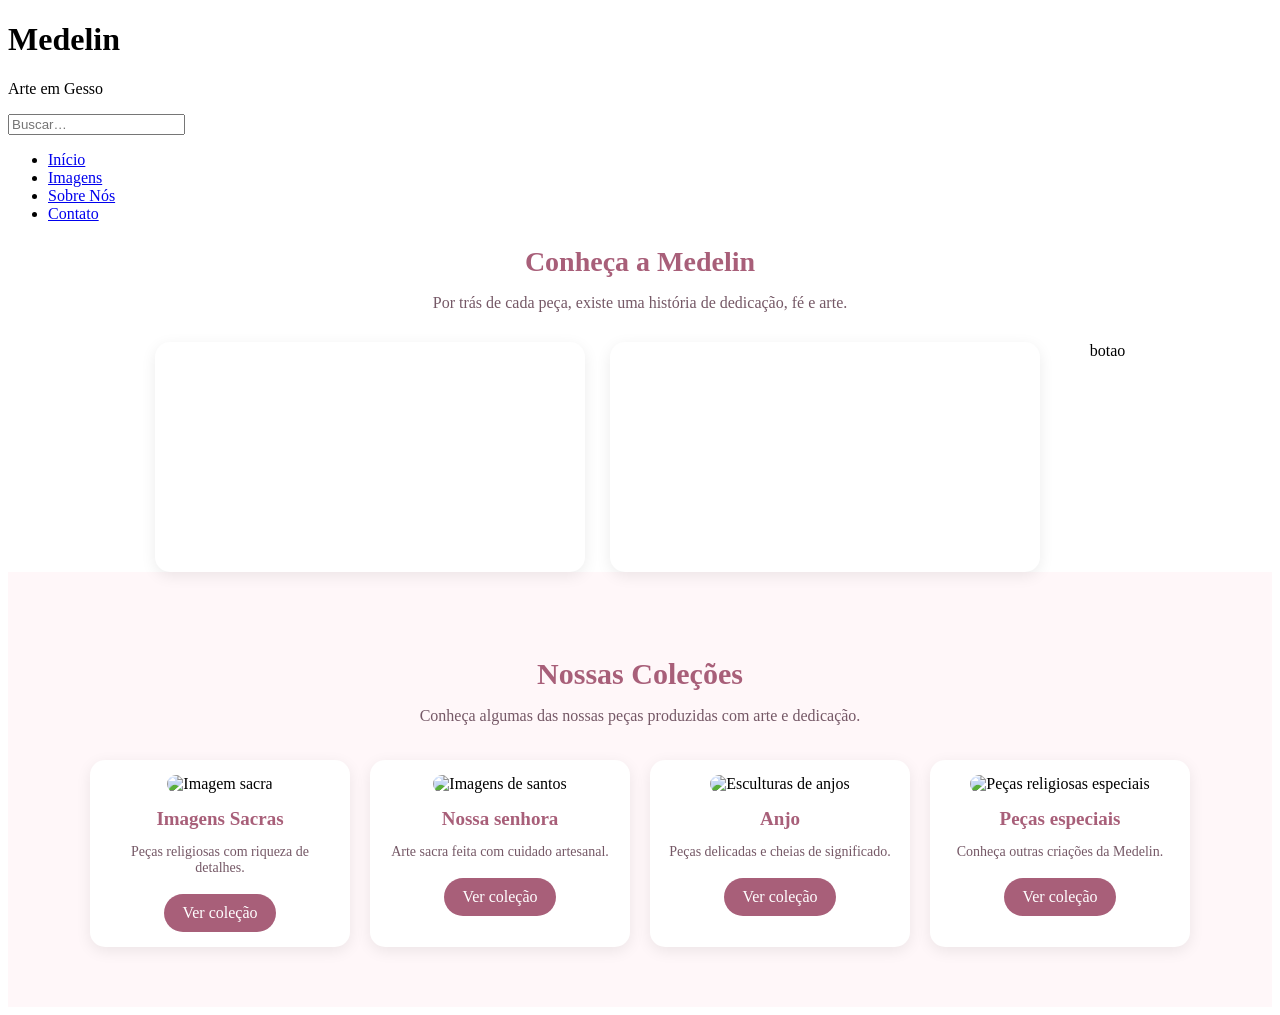
==== index.html @ 3a5cd7d2 "commit inicial" ====
<!DOCTYPE html>
<html lang="pt-br">
<head>
    <meta charset="UTF-8">
    <meta name="viewport" content="width=device-width, initial-scale=1.0">
    <title> Medelin | Art </title>
    <link rel="stylesheet" href="./CSS/style.css">
    
</head>
<body>
     <header> 
      <div class="logo"> <h1>  Medelin </h1>
    <p> Arte em Gesso </p>
      </div>

      <input type="search" id="busca" placeholder="Buscar…">

    <nav>
        <ul>
            <li>  <a href="#inicio">  Início </a> </li>
            <li> <a href="#Imagens" > Imagens </a> </li>
            <li> <a href="#sobrenos"> Sobre Nós </a></li>
            <li><a href="#contato"> Contato  </a></li>
        </ul>
    </nav>
</header>


<!--  carrossel  da tela inicial  -->
 <section class="banner">   

    <div class="carrossel">

        <div class="slide ativo">
          
        </div>

        <div class="slide">
        <img src="" alt="">
        </div>

        <div class="slide">
      <img src="" alt="">
        </div>

    </div>

</section>


<!--  amostra do sobre    -->
<section class="sobre">

    <div class="container">

        <h2> Conheça a Medelin</h2>

        <p>
            Por trás de cada peça, existe uma história
            de dedicação, fé e arte.
        </p>

        <div class="cards-sobre">

            <div class="card-historia">
               <img src="./img/" alt="">
            </div>

            <div class="card-producao">
                <video>     </video>
            </div>
             <a href=""></a>   botao
        </div>

    </div>

</section>



  <!--  seção so do coleção - colocar botão para ir para galeria -->
<section class="colecoes">

    <div class="container">

        <h2>Nossas Coleções</h2>

        <p>
            Conheça algumas das nossas peças
            produzidas com arte e dedicação.
        </p>

        <div class="cards-colecoes">

            
            <div class="card-colecao">
                <img src="img/colecoes/imagens-sacras.jpg"
                     alt="Imagem sacra">

                <h3>Imagens Sacras</h3>

                <p>Peças religiosas com riqueza de detalhes.</p>

                <a href="colecoes.html">Ver coleção</a>
            </div>

            
            <div class="card-colecao">
                <img src="img/colecoes/santos.jpg"
                     alt="Imagens de santos">

                <h3> Nossa senhora </h3>

                <p>Arte sacra feita com cuidado artesanal.</p>

                <a href="colecoes.html">Ver coleção</a>
            </div>

           
            <div class="card-colecao">
                <img src="img/colecoes/anjos.jpg"
                     alt="Esculturas de anjos">

                <h3>Anjo</h3>

                <p> Peças delicadas e cheias de significado. </p>

                <a href="colecoes.html">Ver coleção</a>
            </div>

          
            <div class="card-colecao">
                <img src="img/colecoes/especiais.jpg"
                     alt="Peças religiosas especiais">

                <h3> Peças especiais </h3>

                <p> Conheça outras criações da Medelin.</p>

                <a href="colecoes.html">Ver coleção</a>
            </div>

        </div>

    </div>

</section>



</body>
</html>
---- CSS/style.css ----
*


.slide {
    display: none;
}

.slide.ativo {
    display: block;
}


sobre {
    padding: 50px 0;
    background-color: #FFF7F9;
}


.sobre .container {
    max-width: 1100px;
    margin: 0 auto;
    padding: 0 20px;
}


.sobre h2 {
    color: #A85F79;
    text-align: center;
    font-size: 28px;
    margin-bottom: 10px;
}


.sobre p {
    color: #755866;
    text-align: center;
    margin-bottom: 30px;
}


.cards-sobre {
    display: flex;
    justify-content: center;
    gap: 25px;
}


.card-historia{
    width: 50%;
    max-width: 400px;
    background-color: #FFFFFF;
    padding: 15px;
    border-radius: 15px;
    box-shadow: 0 4px 15px rgba(0, 0, 0, 0.08);
}
.card-producao {
    width: 50%;
    max-width: 400px;
    background-color: #FFFFFF;
    padding: 15px;
    border-radius: 15px;
    box-shadow: 0 4px 15px rgba(0, 0, 0, 0.08);
}


.card-historia img{
    width: 100%;
    border-radius: 10px;
    display: block;}
.card-producao video {
    width: 100%;
    border-radius: 10px;
    display: block;
}



    .card-historia,
    .card-producao {
        width: 100%;
    }






.colecoes {
    padding: 60px 0;
    background-color: #FFF7F9;
}

.colecoes .container {
    max-width: 1100px;
    margin: 0 auto;
    padding: 0 20px;
}


.colecoes h2 {
    text-align: center;
    color: #A85F79;
    font-size: 30px;
    margin-bottom: 10px;
}


.colecoes > .container > p {
    text-align: center;
    color: #755866;
    margin-bottom: 35px;
}


.cards-colecoes {
    display: grid;
    grid-template-columns: repeat(4, 1fr);
    gap: 20px;
}


.card-colecao {
    background-color: #FFFFFF;
    padding: 15px;
    border-radius: 15px;
    box-shadow: 0 4px 15px rgba(0, 0, 0, 0.08);
    text-align: center;
}

.card-colecao img {
    width: 100%;
    height: 220px;
    object-fit: cover;
    border-radius: 10px;
}


.card-colecao h3 {
    color: #A85F79;
    font-size: 19px;
    margin: 15px 0 8px;
}


.card-colecao p {
    color: #755866;
    font-size: 14px;
    margin-bottom: 18px;
}


.card-colecao a {
    display: inline-block;
    background-color: #A85F79;
    color: #FFFFFF;
    text-decoration: none;
    padding: 10px 18px;
    border-radius: 25px;
}
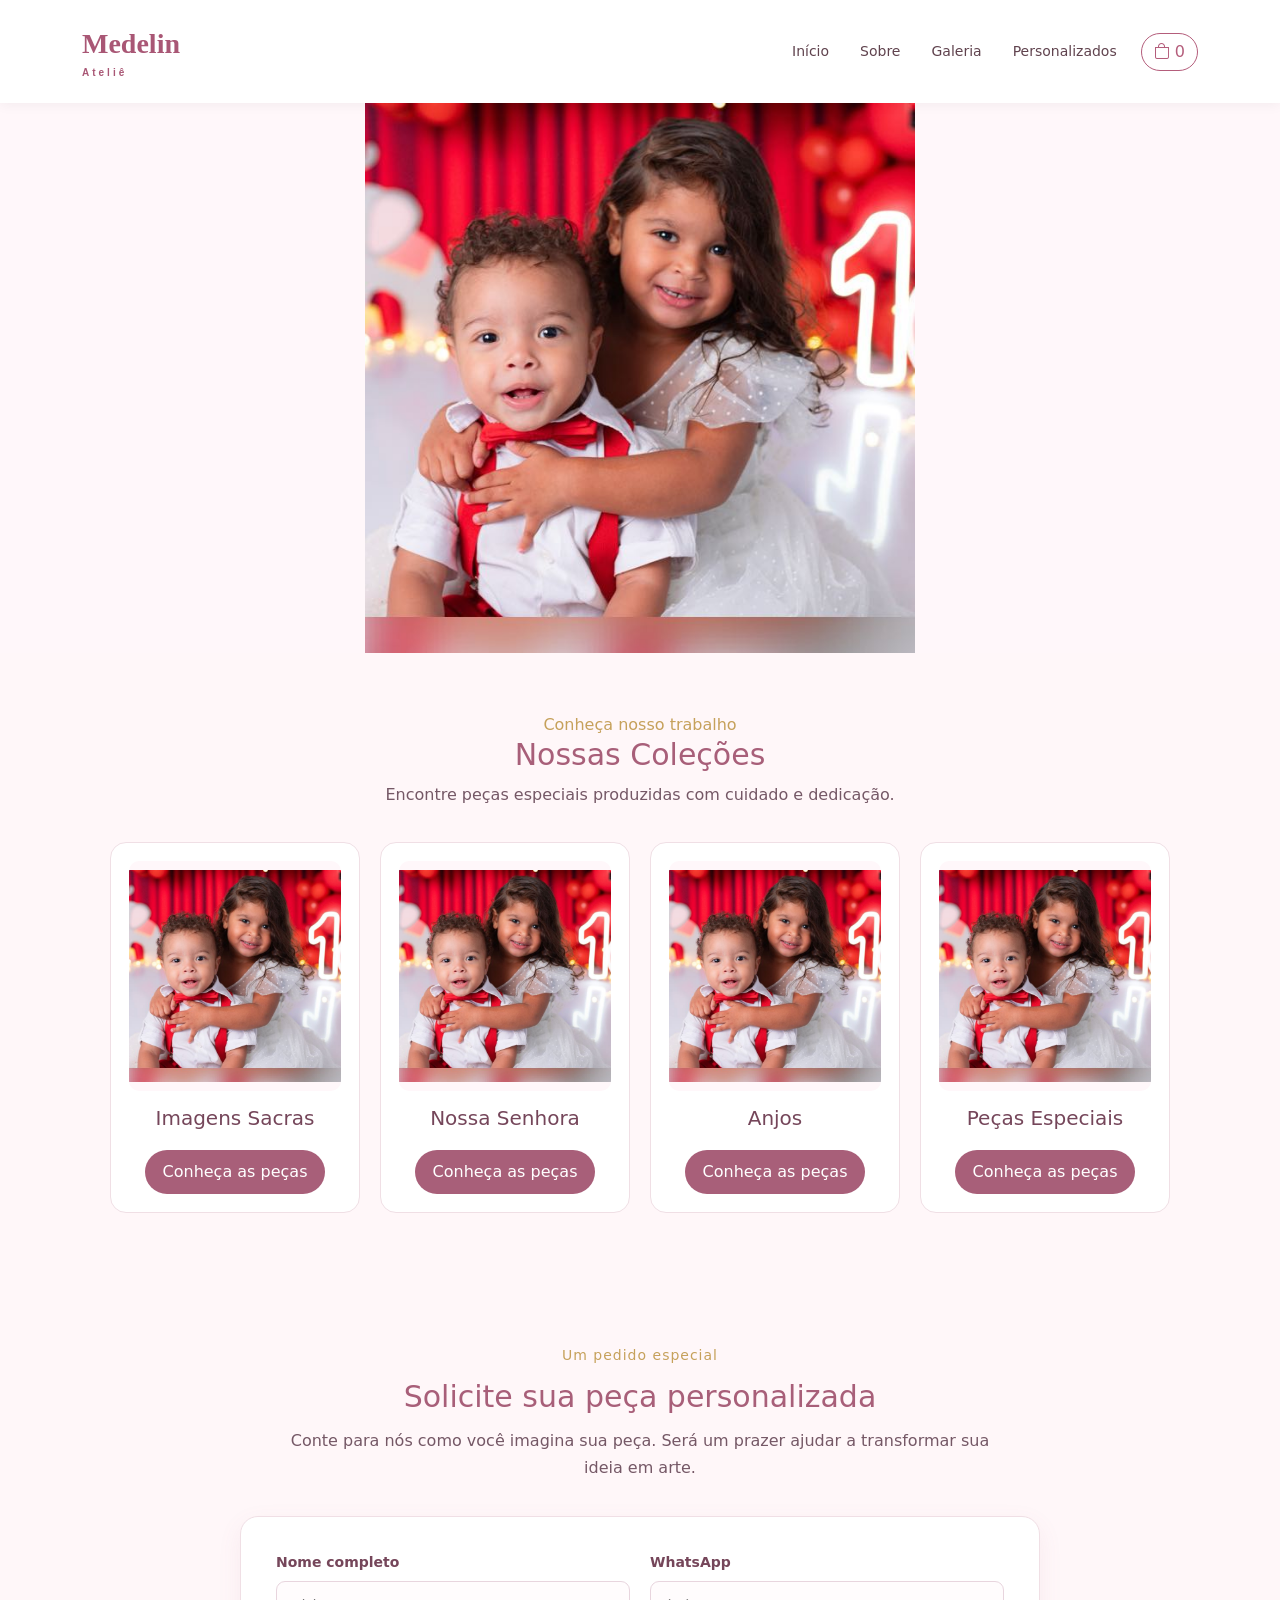
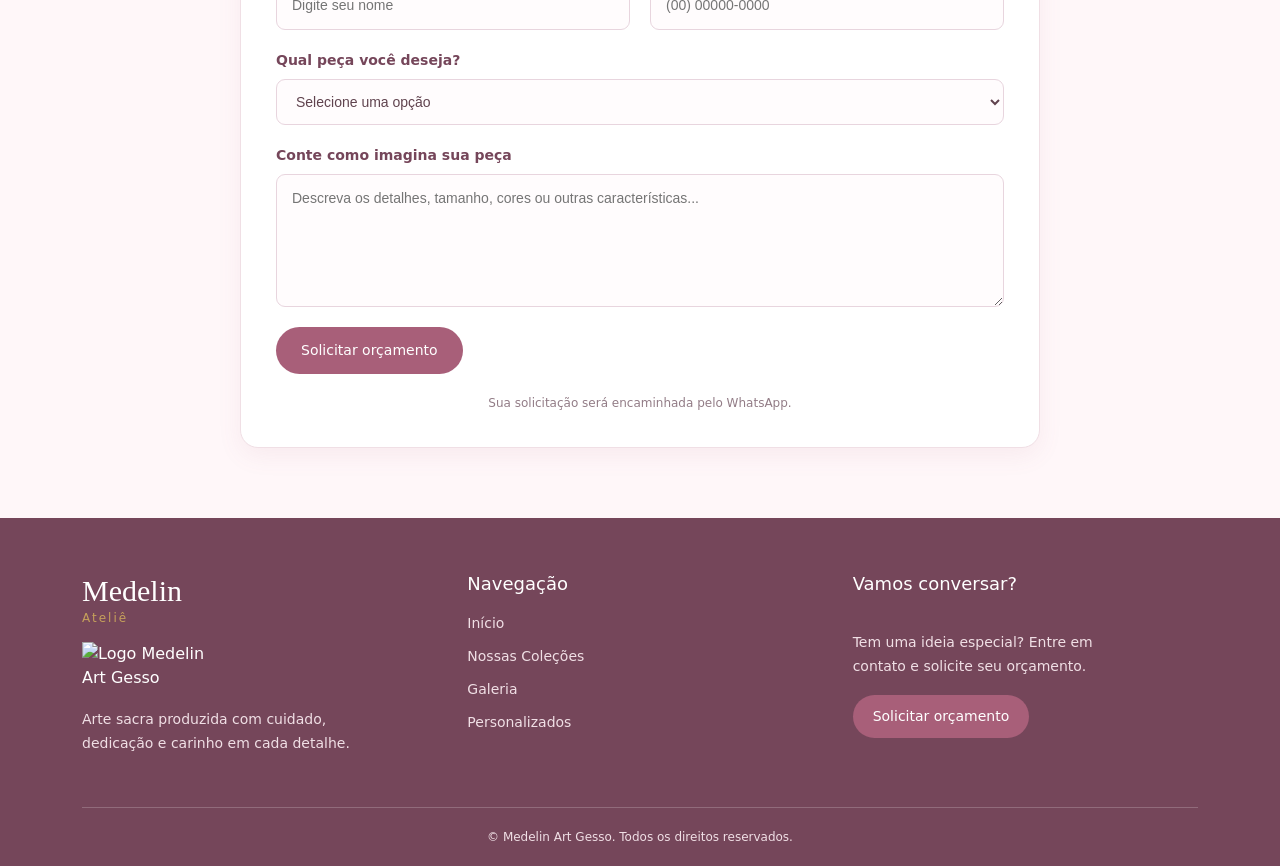
==== commit 52bdd873: "Atualiza Home e identidade visual da Medelin" ====
--- a/index.html
+++ b/index.html
@@ -1,150 +1,295 @@
+
 <!DOCTYPE html>
 <html lang="pt-br">
 <head>
     <meta charset="UTF-8">
     <meta name="viewport" content="width=device-width, initial-scale=1.0">
-    <title> Medelin | Art </title>
+    <title>Medelin | Art Gesso</title>
+
+    <link href="https://cdn.jsdelivr.net/npm/bootstrap@5.3.8/dist/css/bootstrap.min.css" rel="stylesheet">
+
+    <link rel="stylesheet" href="https://cdn.jsdelivr.net/npm/bootstrap-icons@1.11.3/font/bootstrap-icons.min.css">
+
     <link rel="stylesheet" href="./CSS/style.css">
-    
 </head>
+
 <body>
-     <header> 
-      <div class="logo"> <h1>  Medelin </h1>
-    <p> Arte em Gesso </p>
-      </div>
-
-      <input type="search" id="busca" placeholder="Buscar…">
-
-    <nav>
-        <ul>
-            <li>  <a href="#inicio">  Início </a> </li>
-            <li> <a href="#Imagens" > Imagens </a> </li>
-            <li> <a href="#sobrenos"> Sobre Nós </a></li>
-            <li><a href="#contato"> Contato  </a></li>
-        </ul>
-    </nav>
-</header>
-
-
-<!--  carrossel  da tela inicial  -->
- <section class="banner">   
-
-    <div class="carrossel">
-
-        <div class="slide ativo">
-          
-        </div>
-
-        <div class="slide">
-        <img src="" alt="">
-        </div>
-
-        <div class="slide">
-      <img src="" alt="">
-        </div>
+
+    <header>
+        <nav class="navbar navbar-expand-lg navbar-light bg-white sticky-top">
+            <div class="container">
+
+                <a class="navbar-brand" href="#inicio">
+                    Medelin
+                    <span>Ateliê</span>
+                </a>
+
+                <button class="navbar-toggler" type="button"
+                    data-bs-toggle="collapse"
+                    data-bs-target="#menuMedelin"
+                    aria-controls="menuMedelin"
+                    aria-expanded="false"
+                    aria-label="Abrir menu">
+
+                    <span class="navbar-toggler-icon"></span>
+                </button>
+
+                <div class="collapse navbar-collapse" id="menuMedelin">
+
+                    <ul class="navbar-nav ms-auto align-items-lg-center">
+
+                        <li class="nav-item">
+                            <a class="nav-link" href="#inicio">Início</a>
+                        </li>
+
+                        <li class="nav-item">
+                            <a class="nav-link" href="#sobre">Sobre</a>
+                        </li>
+
+                        <li class="nav-item">
+                            <a class="nav-link" href="#galeria">Galeria</a>
+                        </li>
+
+                        <li class="nav-item">
+                            <a class="nav-link" href="#personalizados">Personalizados</a>
+                        </li>
+
+                        <li class="nav-item ms-lg-3">
+                            <button class="btn btn-outline-secondary" id="btnCarrinho">
+                                <i class="bi bi-bag"></i>
+                                <span id="contadorCarrinho">0</span>
+                            </button>
+                        </li>
+
+                    </ul>
+
+                </div>
+            </div>
+        </nav>
+    </header>
+
+    <section id="inicio">
+
+        <div id="carouselMedelin"
+            class="carousel slide"
+            data-bs-ride="carousel"
+            data-bs-interval="2000">
+
+            <div class="carousel-inner">
+
+                <div class="carousel-item active">
+                    <img src="./imagens/meusnenos.jpg"
+                        class="d-block w-100"
+                        alt="Arte sacra Medelin">
+                </div>
+
+                <div class="carousel-item">
+                    <img src="./imagens/meusnenos.jpg"
+                        class="d-block w-100"
+                        alt="Esculturas religiosas Medelin">
+                </div>
+
+                <div class="carousel-item">
+                    <img src="./imagens/meusnenos.jpg"
+                        class="d-block w-100"
+                        alt="Peças artesanais Medelin">
+                </div>
+
+            </div>
+        </div>
+
+    </section>
+
+    <section id="colecoes" class="colecoes">
+
+        <div class="container">
+
+            <div class="titulo-colecoes">
+                <span>Conheça nosso trabalho</span>
+
+                <h2>Nossas Coleções</h2>
+
+                <p>
+                    Encontre peças especiais produzidas
+                    com cuidado e dedicação.
+                </p>
+            </div>
+
+            <div class="lista-colecoes">
+
+                <div class="card-colecao">
+                    <img src="./imagens/meusnenos.jpg" alt="Imagens sacras">
+
+                    <h3>Imagens Sacras</h3>
+
+                    <a href="galeria.html" class="btn-colecao">
+                        Conheça as peças
+                    </a>
+                </div>
+
+                <div class="card-colecao">
+                    <img src="./imagens/meusnenos.jpg" alt="Imagens de Nossa Senhora">
+
+                    <h3>Nossa Senhora</h3>
+
+                    <a href="galeria.html" class="btn-colecao">
+                        Conheça as peças
+                    </a>
+                </div>
+
+                <div class="card-colecao">
+                    <img src="./imagens/meusnenos.jpg" alt="Imagens de anjos">
+
+                    <h3>Anjos</h3>
+
+                    <a href="galeria.html" class="btn-colecao">
+                        Conheça as peças
+                    </a>
+                </div>
+
+                <div class="card-colecao">
+                    <img src="./imagens/meusnenos.jpg" alt="Peças especiais">
+
+                    <h3>Peças Especiais</h3>
+
+                    <a href="galeria.html" class="btn-colecao">
+                        Conheça as peças
+                    </a>
+                </div>
+
+            </div>
+
+        </div>
+
+    </section>
+
+    <script src="https://cdn.jsdelivr.net/npm/bootstrap@5.3.8/dist/js/bootstrap.bundle.min.js"></script>
+
+
+
+<section id="personalizados" class="personalizados">
+
+    <div class="container">
+
+        <div class="titulo-personalizados">
+            <span>Um pedido especial</span>
+            <h2>Solicite sua peça personalizada</h2>
+            <p>
+                Conte para nós como você imagina sua peça.
+                Será um prazer ajudar a transformar sua ideia em arte.
+            </p>
+        </div>
+
+        <form id="formPersonalizado">
+
+            <div class="campo-formulario">
+                <label for="nome">Nome completo</label>
+                <input
+                    type="text"
+                    id="nome"
+                    name="nome"
+                    placeholder="Digite seu nome"
+                    required>
+            </div>
+
+            <div class="campo-formulario">
+                <label for="whatsapp">WhatsApp</label>
+                <input
+                    type="tel"
+                    id="whatsapp"
+                    name="whatsapp"
+                    placeholder="(00) 00000-0000"
+                    required>
+            </div>
+
+            <div class="campo-formulario">
+                <label for="tipoPeca">Qual peça você deseja?</label>
+
+                <select id="tipoPeca" name="tipoPeca" required>
+                    <option value="" selected disabled>
+                        Selecione uma opção
+                    </option>
+                    <option value="Nossa Senhora">Nossa Senhora</option>
+                    <option value="Santos">Santos</option>
+                    <option value="Anjos">Anjos</option>
+                    <option value="Outra peça religiosa">Outra peça religiosa</option>
+                </select>
+            </div>
+
+            <div class="campo-formulario">
+                <label for="descricao">Conte como imagina sua peça</label>
+                <textarea
+                    id="descricao"
+                    name="descricao"
+                    rows="5"
+                    placeholder="Descreva os detalhes, tamanho, cores ou outras características..."
+                    required></textarea>
+            </div>
+
+            <button type="submit" class="btn-personalizado">
+                Solicitar orçamento
+            </button>
+
+            <p class="aviso-formulario">
+                Sua solicitação será encaminhada pelo WhatsApp.
+            </p>
+
+        </form>
 
     </div>
 
 </section>
 
 
-<!--  amostra do sobre    -->
-<section class="sobre">
+<footer class="footer">
 
     <div class="container">
 
-        <h2> Conheça a Medelin</h2>
-
-        <p>
-            Por trás de cada peça, existe uma história
-            de dedicação, fé e arte.
-        </p>
-
-        <div class="cards-sobre">
-
-            <div class="card-historia">
-               <img src="./img/" alt="">
-            </div>
-
-            <div class="card-producao">
-                <video>     </video>
-            </div>
-             <a href=""></a>   botao
+        <div class="footer-conteudo">
+
+            <div class="footer-marca">
+                <h2>Medelin</h2>
+                <span>Ateliê</span>
+
+                <img src="./imagens/logo.png" alt="Logo Medelin Art Gesso">
+
+                <p>
+                    Arte sacra produzida com cuidado,
+                    dedicação e carinho em cada detalhe.
+                </p>
+            </div>
+
+            <div class="footer-links">
+                <h3>Navegação</h3>
+
+                <a href="#inicio">Início</a>
+                <a href="#colecoes">Nossas Coleções</a>
+                <a href="galeria.html">Galeria</a>
+                <a href="#personalizados">Personalizados</a>
+            </div>
+
+            <div class="footer-contato">
+                <h3>Vamos conversar?</h3>
+
+                <p>
+                    Tem uma ideia especial?
+                    Entre em contato e solicite seu orçamento.
+                </p>
+
+                <a href="#personalizados" class="btn-footer">
+                    Solicitar orçamento
+                </a>
+            </div>
+
+        </div>
+
+        <div class="footer-final">
+            <p>© Medelin Art Gesso. Todos os direitos reservados.</p>
         </div>
 
     </div>
 
-</section>
-
-
-
-  <!--  seção so do coleção - colocar botão para ir para galeria -->
-<section class="colecoes">
-
-    <div class="container">
-
-        <h2>Nossas Coleções</h2>
-
-        <p>
-            Conheça algumas das nossas peças
-            produzidas com arte e dedicação.
-        </p>
-
-        <div class="cards-colecoes">
-
-            
-            <div class="card-colecao">
-                <img src="img/colecoes/imagens-sacras.jpg"
-                     alt="Imagem sacra">
-
-                <h3>Imagens Sacras</h3>
-
-                <p>Peças religiosas com riqueza de detalhes.</p>
-
-                <a href="colecoes.html">Ver coleção</a>
-            </div>
-
-            
-            <div class="card-colecao">
-                <img src="img/colecoes/santos.jpg"
-                     alt="Imagens de santos">
-
-                <h3> Nossa senhora </h3>
-
-                <p>Arte sacra feita com cuidado artesanal.</p>
-
-                <a href="colecoes.html">Ver coleção</a>
-            </div>
-
-           
-            <div class="card-colecao">
-                <img src="img/colecoes/anjos.jpg"
-                     alt="Esculturas de anjos">
-
-                <h3>Anjo</h3>
-
-                <p> Peças delicadas e cheias de significado. </p>
-
-                <a href="colecoes.html">Ver coleção</a>
-            </div>
-
-          
-            <div class="card-colecao">
-                <img src="img/colecoes/especiais.jpg"
-                     alt="Peças religiosas especiais">
-
-                <h3> Peças especiais </h3>
-
-                <p> Conheça outras criações da Medelin.</p>
-
-                <a href="colecoes.html">Ver coleção</a>
-            </div>
-
-        </div>
-
-    </div>
-
-</section>
+</footer>
 
 
 
--- a/CSS/style.css
+++ b/CSS/style.css
@@ -1,89 +1,86 @@
-*
-
-
-.slide {
-    display: none;
-}
-
-.slide.ativo {
-    display: block;
-}
-
-
-sobre {
-    padding: 50px 0;
-    background-color: #FFF7F9;
-}
-
-
-.sobre .container {
-    max-width: 1100px;
-    margin: 0 auto;
-    padding: 0 20px;
-}
-
-
-.sobre h2 {
-    color: #A85F79;
-    text-align: center;
+* {
+    margin: 0;
+    padding: 0;
+    box-sizing: border-box;
+}
+
+
+
+
+.navbar {
+    
+    padding: 18px 0;
+    box-shadow: 0 2px 12px rgba(0, 0, 0, 0.05);
+}
+
+.navbar-brand {
+    display: flex;
+    flex-direction: column;
+    color: #A95775;
+    font-family: "Times New Roman", serif;
     font-size: 28px;
-    margin-bottom: 10px;
-}
-
-
-.sobre p {
-    color: #755866;
-    text-align: center;
-    margin-bottom: 30px;
-}
-
-
-.cards-sobre {
-    display: flex;
-    justify-content: center;
-    gap: 25px;
-}
-
-
-.card-historia{
-    width: 50%;
-    max-width: 400px;
-    background-color: #FFFFFF;
-    padding: 15px;
-    border-radius: 15px;
-    box-shadow: 0 4px 15px rgba(0, 0, 0, 0.08);
-}
-.card-producao {
-    width: 50%;
-    max-width: 400px;
-    background-color: #FFFFFF;
-    padding: 15px;
-    border-radius: 15px;
-    box-shadow: 0 4px 15px rgba(0, 0, 0, 0.08);
-}
-
-
-.card-historia img{
+    font-weight: bold;
+}
+
+.navbar-brand span {
+    font-family: Arial, sans-serif;
+    font-size: 10px;
+    letter-spacing: 3px;
+}
+
+.nav-link {
+    position: relative;
+    display: inline-block;
+    color: #60434E;
+    font-size: 14px;
+    margin-left: 15px;
+    transition: 0.3s;
+}
+
+.nav-link:hover {
+    color: #B45D7B;
+}
+
+.nav-link::after {
+    content: "";
+    position: absolute;
+    bottom: 4px;
+    left: 0;
+    width: 0;
+    height: 2px;
+    background-color: #C6A15B;
+    transition: width 0.4s ease;
+}
+
+.nav-link:hover::after {
     width: 100%;
-    border-radius: 10px;
-    display: block;}
-.card-producao video {
+}
+
+#btnCarrinho {
+    border-color: #B45D7B;
+    color: #B45D7B;
+    border-radius: 50px;
+}
+
+#btnCarrinho:hover {
+    background-color: #B45D7B;
+    color: white;
+}
+
+#inicio {
     width: 100%;
-    border-radius: 10px;
-    display: block;
-}
-
-
-
-    .card-historia,
-    .card-producao {
-        width: 100%;
-    }
-
-
-
-
-
+}
+
+#carouselMedelin .carousel-item {
+    height: 550px;
+    background-color: #FFF7FA;
+}
+
+#carouselMedelin img {
+    width: 100%;
+    height: 100%;
+    object-fit: contain;
+}
 
 .colecoes {
     padding: 60px 0;
@@ -96,51 +93,87 @@
     padding: 0 20px;
 }
 
+.titulo-colecoes {
+    text-align: center;
+}
+
+.titulo-colecoes span {
+    color: #C6A15B;
+}
 
 .colecoes h2 {
-    text-align: center;
     color: #A85F79;
     font-size: 30px;
     margin-bottom: 10px;
 }
 
-
-.colecoes > .container > p {
+.titulo-colecoes p {
     text-align: center;
     color: #755866;
     margin-bottom: 35px;
 }
 
-
-.cards-colecoes {
+.lista-colecoes {
     display: grid;
     grid-template-columns: repeat(4, 1fr);
     gap: 20px;
 }
 
-
 .card-colecao {
     background-color: #FFFFFF;
-    padding: 15px;
-    border-radius: 15px;
-    box-shadow: 0 4px 15px rgba(0, 0, 0, 0.08);
+    border: 1px solid #F0DFE5;
+    border-radius: 16px;
+    overflow: hidden;
+    padding: 18px;
+    display: flex;
+    flex-direction: column;
+    align-items: center;
+    height: 100%;
     text-align: center;
+    transition: transform 0.4s ease, box-shadow 0.4s ease;
+}
+
+.card-colecao:hover {
+    transform: translateY(-8px);
+    box-shadow: 0 12px 25px rgba(169, 87, 117, 0.18);
 }
 
 .card-colecao img {
     width: 100%;
-    height: 220px;
-    object-fit: cover;
+    height: 230px;
+    object-fit: contain;
+    background-color: #FFF7FA;
     border-radius: 10px;
-}
-
+    transition: transform 0.5s ease;
+}
+
+.card-colecao:hover img {
+    transform: scale(1.05);
+}
 
 .card-colecao h3 {
-    color: #A85F79;
-    font-size: 19px;
-    margin: 15px 0 8px;
-}
-
+    position: relative;
+    display: inline-block;
+    color: #75465A;
+    font-size: 20px;
+    margin: 15px 0 20px;
+}
+
+.card-colecao h3::after {
+    content: "";
+    position: absolute;
+    bottom: -8px;
+    left: 50%;
+    width: 0;
+    height: 2px;
+    background-color: #C6A15B;
+    transform: translateX(-50%);
+    transition: width 0.4s ease;
+}
+
+.card-colecao:hover h3::after {
+    width: 85%;
+}
 
 .card-colecao p {
     color: #755866;
@@ -148,12 +181,359 @@
     margin-bottom: 18px;
 }
 
-
-.card-colecao a {
+.btn-colecao {
     display: inline-block;
     background-color: #A85F79;
     color: #FFFFFF;
     text-decoration: none;
     padding: 10px 18px;
     border-radius: 25px;
-}
+    transition: 0.3s ease;
+    margin-top: auto;
+}
+
+.btn-colecao:hover {
+    background-color: #75465A;
+    color: #FFFFFF;
+}
+
+
+
+.personalizados {
+    padding: 70px 0;
+    background-color: #FFF7F9;
+}
+
+.personalizados .container {
+    max-width: 900px;
+    margin: 0 auto;
+    padding: 0 20px;
+}
+
+.titulo-personalizados {
+    text-align: center;
+    max-width: 700px;
+    margin: 0 auto 35px;
+}
+
+.titulo-personalizados span {
+    color: #C6A15B;
+    font-size: 14px;
+    letter-spacing: 1px;
+}
+
+.titulo-personalizados h2 {
+    color: #A85F79;
+    font-size: 30px;
+    margin: 12px 0;
+}
+
+.titulo-personalizados p {
+    color: #755866;
+    line-height: 1.7;
+}
+
+#formPersonalizado {
+    max-width: 800px;
+    margin: 0 auto;
+    padding: 35px;
+    background-color: #FFFFFF;
+    border: 1px solid #F0DFE5;
+    border-radius: 18px;
+    box-shadow: 0 8px 25px rgba(169, 87, 117, 0.08);
+
+    display: grid;
+    grid-template-columns: repeat(2, minmax(0, 1fr));
+    gap: 20px;
+}
+
+.campo-formulario {
+    display: flex;
+    flex-direction: column;
+    gap: 8px;
+}
+
+.campo-formulario:nth-child(n+3) {
+    grid-column: 1 / -1;
+}
+
+.campo-formulario label {
+    color: #75465A;
+    font-size: 14px;
+    font-weight: 600;
+}
+
+.campo-formulario input,
+.campo-formulario select,
+.campo-formulario textarea {
+    width: 100%;
+    box-sizing: border-box;
+    padding: 13px 15px;
+    border: 1px solid #E8D5DE;
+    border-radius: 9px;
+    background-color: #FFFCFD;
+    color: #60434E;
+    font-family: Arial, sans-serif;
+    font-size: 14px;
+    outline: none;
+    transition: border-color 0.3s ease, box-shadow 0.3s ease;
+}
+
+.campo-formulario input:focus,
+.campo-formulario select:focus,
+.campo-formulario textarea:focus {
+    border-color: #B45D7B;
+    box-shadow: 0 0 0 3px rgba(180, 93, 123, 0.10);
+}
+
+.campo-formulario textarea {
+    resize: vertical;
+    min-height: 130px;
+}
+
+.btn-personalizado {
+    grid-column: 1 / -1;
+    justify-self: start;
+    padding: 13px 25px;
+    border: none;
+    border-radius: 30px;
+    background-color: #A85F79;
+    color: #FFFFFF;
+    font-size: 14px;
+    cursor: pointer;
+    transition: background-color 0.3s ease, transform 0.3s ease;
+}
+
+.btn-personalizado:hover {
+    background-color: #75465A;
+    transform: translateY(-3px);
+}
+
+.aviso-formulario {
+    grid-column: 1 / -1;
+    margin: 0;
+    color: #927C86;
+    font-size: 12px;
+    text-align: center;
+}
+
+.footer-marca img {
+   background-color: #A85F79
+    width: 140px;
+    height: auto;
+    object-fit: contain;
+    margin-top: 15px;
+    display: block;
+}
+
+
+.footer {
+    background-color: #75465A;
+    color: #FFFFFF;
+    padding: 55px 0 20px;
+}
+
+.footer-conteudo {
+    display: grid;
+    grid-template-columns: repeat(3, 1fr);
+    gap: 40px;
+    padding-bottom: 35px;
+}
+
+.footer-marca h2 {
+    color: #FFFFFF;
+    font-family: "Times New Roman", serif;
+    font-size: 30px;
+    margin-bottom: 0;
+}
+
+.footer-marca span {
+    display: block;
+    color: #C6A15B;
+    font-size: 12px;
+    letter-spacing: 2px;
+}
+
+.footer-marca img {
+    display: block;
+    width: 140px;
+    max-width: 100%;
+    height: auto;
+    object-fit: contain;
+    margin: 15px 0;
+}
+
+.footer-marca p,
+.footer-contato p {
+    color: #F0DFE5;
+    font-size: 14px;
+    line-height: 1.7;
+    margin-top: 18px;
+    max-width: 280px;
+}
+
+.footer-links,
+.footer-contato {
+    display: flex;
+    flex-direction: column;
+    align-items: flex-start;
+}
+
+.footer-links h3,
+.footer-contato h3 {
+    color: #FFFFFF;
+    font-size: 18px;
+    margin-bottom: 18px;
+}
+
+.footer-links a {
+    color: #F0DFE5;
+    text-decoration: none;
+    font-size: 14px;
+    margin-bottom: 12px;
+    transition: color 0.3s ease;
+}
+
+.footer-links a:hover {
+    color: #C6A15B;
+}
+
+.btn-footer {
+    display: inline-block;
+    background-color: #A85F79;
+    color: #FFFFFF;
+    text-decoration: none;
+    padding: 11px 20px;
+    border-radius: 25px;
+    font-size: 14px;
+    transition: 0.3s ease;
+}
+
+.btn-footer:hover {
+    background-color: #C6A15B;
+    color: #75465A;
+    transform: translateY(-3px);
+}
+
+.footer-final {
+    border-top: 1px solid rgba(255, 255, 255, 0.2);
+    padding-top: 20px;
+    text-align: center;
+}
+
+.footer-final p {
+    color: #F0DFE5;
+    font-size: 12px;
+    margin: 0;
+}
+
+
+
+@media (max-width: 991px) {
+
+    #carouselMedelin .carousel-item {
+        height: 420px;
+    }
+
+    .lista-colecoes {
+        grid-template-columns: repeat(2, minmax(0, 1fr));
+    }
+
+    .footer-conteudo {
+        grid-template-columns: repeat(2, 1fr);
+    }
+
+    .footer-contato {
+        grid-column: 1 / -1;
+    }
+
+}
+
+
+@media (max-width: 767px) {
+
+    .navbar {
+        padding: 12px 0;
+    }
+
+    .navbar-nav {
+        padding-top: 12px;
+    }
+
+    .nav-link {
+        display: block;
+        width: fit-content;
+        margin-left: 0;
+        padding: 8px 0;
+    }
+
+    #carouselMedelin .carousel-item {
+        height: 320px;
+    }
+
+    .colecoes,
+    .personalizados {
+        padding: 45px 0;
+    }
+
+    .titulo-colecoes h2,
+    .titulo-personalizados h2 {
+        font-size: 26px;
+    }
+
+    #formPersonalizado {
+        padding: 24px;
+        gap: 16px;
+    }
+
+    .footer-conteudo {
+        grid-template-columns: 1fr;
+        gap: 28px;
+    }
+
+    .footer-contato {
+        grid-column: auto;
+    }
+
+}
+
+
+@media (max-width: 575px) {
+
+    #carouselMedelin .carousel-item {
+        height: 250px;
+    }
+
+    .lista-colecoes {
+        grid-template-columns: 1fr;
+    }
+
+    .card-colecao {
+        max-width: 380px;
+        width: 100%;
+        margin: 0 auto;
+    }
+
+    .card-colecao img {
+        height: 220px;
+    }
+
+    #formPersonalizado {
+        grid-template-columns: 1fr;
+        padding: 20px;
+    }
+
+    .campo-formulario:nth-child(n+3) {
+        grid-column: 1 / -1;
+    }
+
+    .btn-personalizado {
+        width: 100%;
+        justify-self: stretch;
+    }
+
+    .footer {
+        padding: 40px 0 20px;
+    }
+
+}
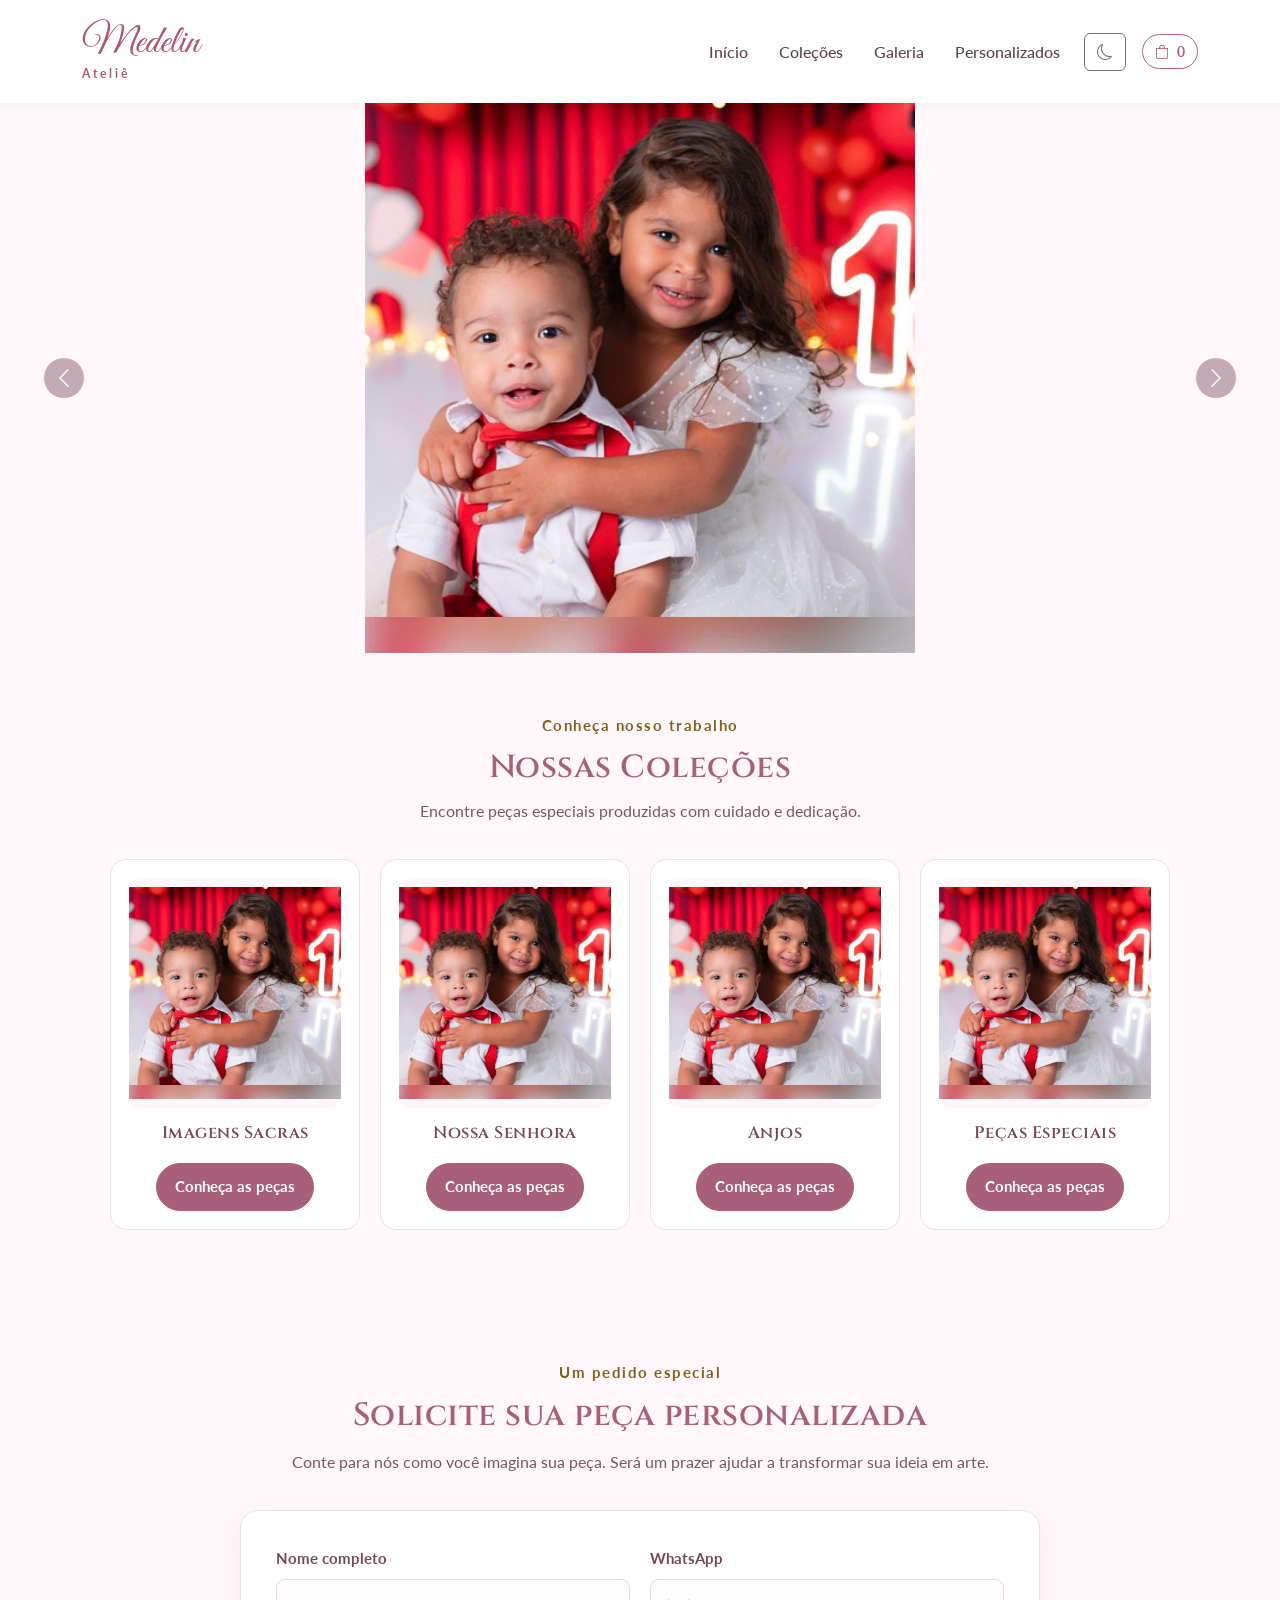
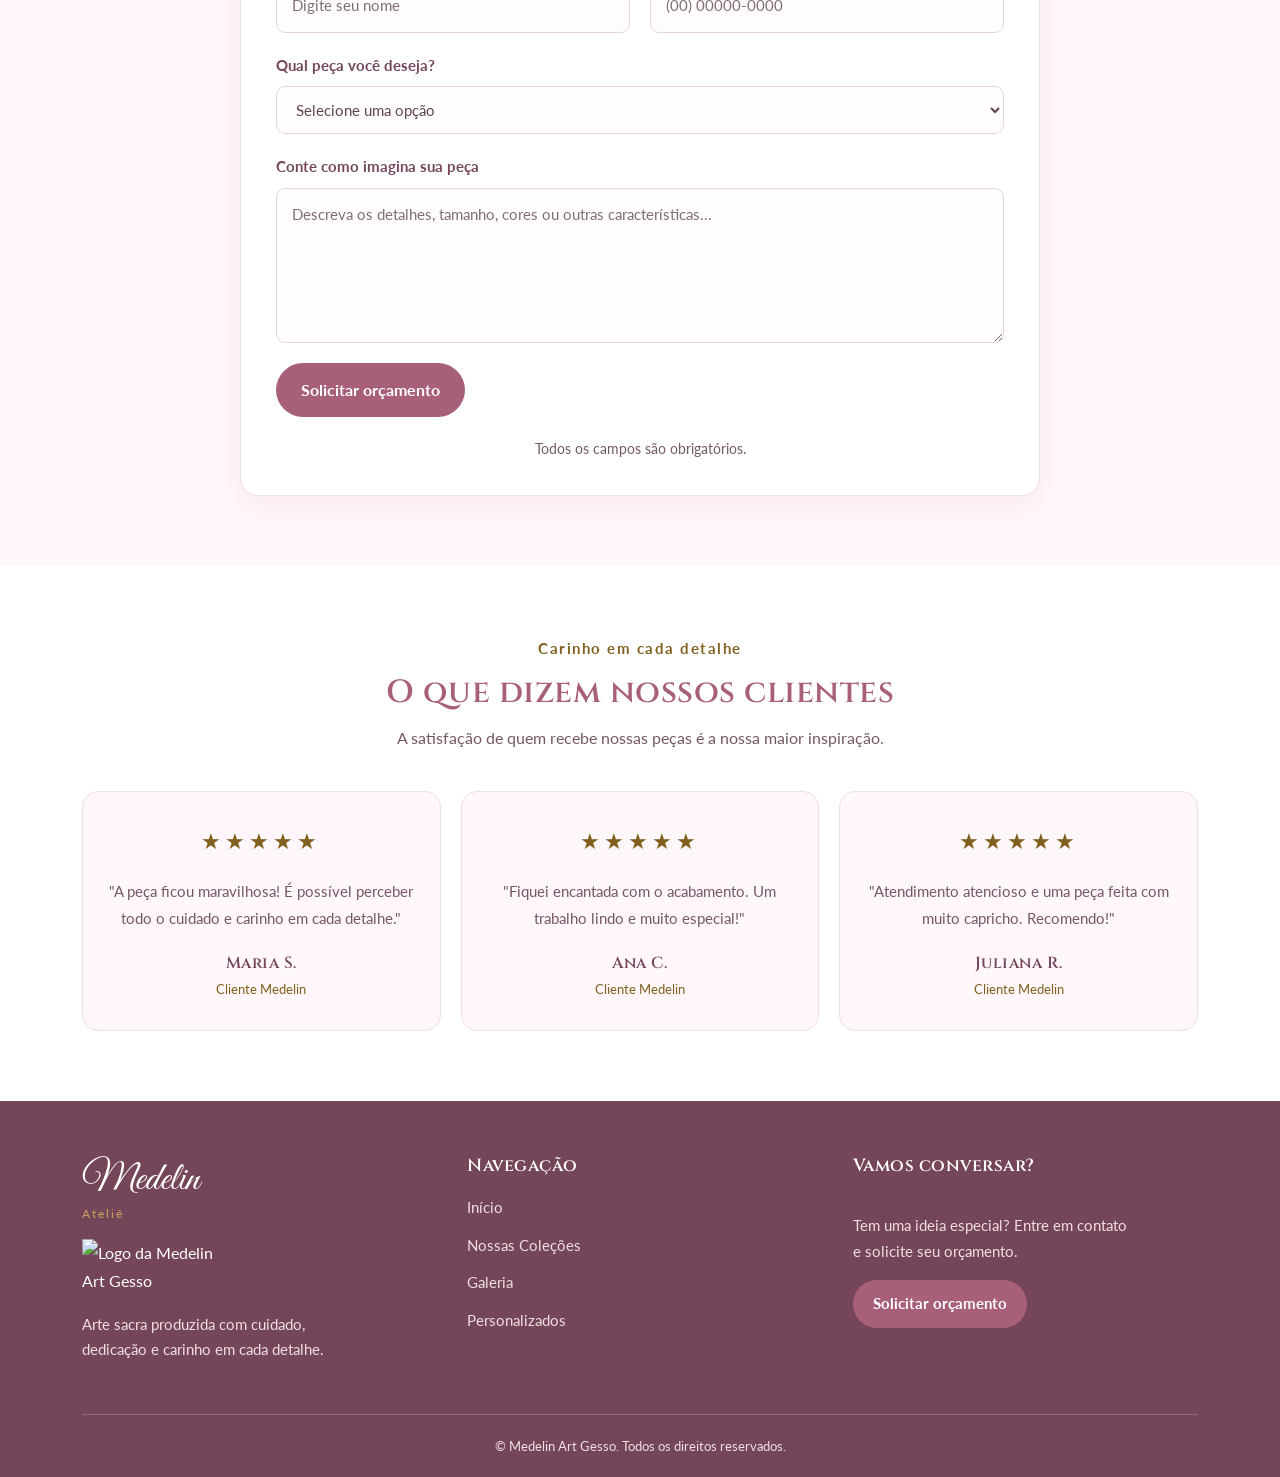
==== commit 6ec9c024: "Atualiza acessibilidade e inicia modo escuro" ====
--- a/index.html
+++ b/index.html
@@ -1,10 +1,19 @@
 
 <!DOCTYPE html>
-<html lang="pt-br">
+<html lang="pt-BR">
+
 <head>
     <meta charset="UTF-8">
     <meta name="viewport" content="width=device-width, initial-scale=1.0">
+
     <title>Medelin | Art Gesso</title>
+
+    <meta name="description" content="Conheça as peças artesanais de arte sacra da Medelin Art Gesso. Solicite sua peça personalizada.">
+
+    <link rel="preconnect" href="https://fonts.googleapis.com">
+    <link rel="preconnect" href="https://fonts.gstatic.com" crossorigin>
+
+    <link href="https://fonts.googleapis.com/css2?family=Cinzel:wght@500;600&family=Great+Vibes&family=Lato:wght@400;500;700&display=swap" rel="stylesheet">
 
     <link href="https://cdn.jsdelivr.net/npm/bootstrap@5.3.8/dist/css/bootstrap.min.css" rel="stylesheet">
 
@@ -15,11 +24,15 @@
 
 <body>
 
+    <a href="#conteudo-principal" class="pular-conteudo">
+        Pular para o conteúdo
+    </a>
+
     <header>
-        <nav class="navbar navbar-expand-lg navbar-light bg-white sticky-top">
+        <nav class="navbar navbar-expand-lg navbar-light bg-white sticky-top" aria-label="Navegação principal">
             <div class="container">
 
-                <a class="navbar-brand" href="#inicio">
+                <a class="navbar-brand" href="#inicio" aria-label="Medelin Ateliê - Página inicial">
                     Medelin
                     <span>Ateliê</span>
                 </a>
@@ -29,7 +42,7 @@
                     data-bs-target="#menuMedelin"
                     aria-controls="menuMedelin"
                     aria-expanded="false"
-                    aria-label="Abrir menu">
+                    aria-label="Abrir ou fechar menu de navegação">
 
                     <span class="navbar-toggler-icon"></span>
                 </button>
@@ -43,11 +56,11 @@
                         </li>
 
                         <li class="nav-item">
-                            <a class="nav-link" href="#sobre">Sobre</a>
+                            <a class="nav-link" href="#colecoes">Coleções</a>
                         </li>
 
                         <li class="nav-item">
-                            <a class="nav-link" href="#galeria">Galeria</a>
+                            <a class="nav-link" href="galeria.html">Galeria</a>
                         </li>
 
                         <li class="nav-item">
@@ -55,9 +68,22 @@
                         </li>
 
                         <li class="nav-item ms-lg-3">
-                            <button class="btn btn-outline-secondary" id="btnCarrinho">
-                                <i class="bi bi-bag"></i>
-                                <span id="contadorCarrinho">0</span>
+    <button
+        class="btn btn-outline-secondary"
+        id="btnTema"
+        type="button"
+        aria-label="Ativar modo escuro"
+        aria-pressed="false">
+        <i class="bi bi-moon" aria-hidden="true"></i>
+    </button>
+</li>
+
+
+
+                        <li class="nav-item ms-lg-3">
+                            <button class="btn btn-outline-secondary" id="btnCarrinho" type="button" aria-label="Carrinho de compras">
+                                <i class="bi bi-bag" aria-hidden="true"></i>
+                                <span id="contadorCarrinho" aria-live="polite" aria-atomic="true">0</span>
                             </button>
                         </li>
 
@@ -68,230 +94,316 @@
         </nav>
     </header>
 
-    <section id="inicio">
-
-        <div id="carouselMedelin"
-            class="carousel slide"
-            data-bs-ride="carousel"
-            data-bs-interval="2000">
-
-            <div class="carousel-inner">
-
-                <div class="carousel-item active">
-                    <img src="./imagens/meusnenos.jpg"
-                        class="d-block w-100"
-                        alt="Arte sacra Medelin">
-                </div>
-
-                <div class="carousel-item">
-                    <img src="./imagens/meusnenos.jpg"
-                        class="d-block w-100"
-                        alt="Esculturas religiosas Medelin">
-                </div>
-
-                <div class="carousel-item">
-                    <img src="./imagens/meusnenos.jpg"
-                        class="d-block w-100"
-                        alt="Peças artesanais Medelin">
-                </div>
-
-            </div>
+    <main id="conteudo-principal">
+
+        <section id="inicio" aria-label="Apresentação da Medelin">
+
+            <h1 class="visually-hidden">Medelin Ateliê: arte sacra em gesso</h1>
+
+            <div id="carouselMedelin" class="carousel slide" aria-label="Galeria de imagens da Medelin">
+
+                <div class="carousel-inner">
+
+                    <div class="carousel-item active">
+                        <img src="./imagens/meusnenos.jpg"
+                            class="d-block w-100"
+                            alt="Peças artesanais de arte sacra produzidas pela Medelin">
+                    </div>
+
+                    <div class="carousel-item">
+                        <img src="./imagens/meusnenos.jpg"
+                            class="d-block w-100"
+                            alt="Detalhes das esculturas religiosas da Medelin">
+                    </div>
+
+                    <div class="carousel-item">
+                        <img src="./imagens/meusnenos.jpg"
+                            class="d-block w-100"
+                            alt="Trabalho artesanal em gesso da Medelin">
+                    </div>
+
+                </div>
+
+                <button class="carousel-control-prev" type="button"
+                    data-bs-target="#carouselMedelin"
+                    data-bs-slide="prev"
+                    aria-label="Mostrar imagem anterior">
+
+                    <span class="carousel-control-prev-icon" aria-hidden="true"></span>
+                </button>
+
+                <button class="carousel-control-next" type="button"
+                    data-bs-target="#carouselMedelin"
+                    data-bs-slide="next"
+                    aria-label="Mostrar próxima imagem">
+
+                    <span class="carousel-control-next-icon" aria-hidden="true"></span>
+                </button>
+
+            </div>
+
+        </section>
+
+        <section id="colecoes" class="colecoes" aria-labelledby="titulo-colecoes">
+
+            <div class="container">
+
+                <div class="titulo-colecoes">
+                    <span>Conheça nosso trabalho</span>
+
+                    <h2 id="titulo-colecoes">Nossas Coleções</h2>
+
+                    <p>
+                        Encontre peças especiais produzidas
+                        com cuidado e dedicação.
+                    </p>
+                </div>
+
+                <div class="lista-colecoes">
+
+                    <article class="card-colecao">
+                        <img src="./imagens/meusnenos.jpg" alt="Coleção de imagens sacras artesanais">
+
+                        <h3>Imagens Sacras</h3>
+
+                        <a href="galeria.html" class="btn-colecao">
+                            Conheça as peças
+                        </a>
+                    </article>
+
+                    <article class="card-colecao">
+                        <img src="./imagens/meusnenos.jpg" alt="Coleção de imagens de Nossa Senhora">
+
+                        <h3>Nossa Senhora</h3>
+
+                        <a href="galeria.html" class="btn-colecao">
+                            Conheça as peças
+                        </a>
+                    </article>
+
+                    <article class="card-colecao">
+                        <img src="./imagens/meusnenos.jpg" alt="Coleção de imagens religiosas de anjos">
+
+                        <h3>Anjos</h3>
+
+                        <a href="galeria.html" class="btn-colecao">
+                            Conheça as peças
+                        </a>
+                    </article>
+
+                    <article class="card-colecao">
+                        <img src="./imagens/meusnenos.jpg" alt="Coleção de peças religiosas especiais">
+
+                        <h3>Peças Especiais</h3>
+
+                        <a href="galeria.html" class="btn-colecao">
+                            Conheça as peças
+                        </a>
+                    </article>
+
+                </div>
+
+            </div>
+
+        </section>
+
+        <section id="personalizados" class="personalizados" aria-labelledby="titulo-personalizados">
+
+            <div class="container">
+
+                <div class="titulo-personalizados">
+                    <span>Um pedido especial</span>
+
+                    <h2 id="titulo-personalizados">Solicite sua peça personalizada</h2>
+
+                    <p>
+                        Conte para nós como você imagina sua peça.
+                        Será um prazer ajudar a transformar sua ideia em arte.
+                    </p>
+                </div>
+
+                <form id="formPersonalizado" aria-describedby="ajuda-formulario">
+
+                    <div class="campo-formulario">
+                        <label for="nome">Nome completo</label>
+                        <input
+                            type="text"
+                            id="nome"
+                            name="nome"
+                            placeholder="Digite seu nome"
+                            autocomplete="name"
+                            required>
+                    </div>
+
+                    <div class="campo-formulario">
+                        <label for="whatsapp">WhatsApp</label>
+                        <input
+                            type="tel"
+                            id="whatsapp"
+                            name="whatsapp"
+                            placeholder="(00) 00000-0000"
+                            autocomplete="tel"
+                            inputmode="tel"
+                            required>
+                    </div>
+
+                    <div class="campo-formulario">
+                        <label for="tipoPeca">Qual peça você deseja?</label>
+
+                        <select id="tipoPeca" name="tipoPeca" required>
+                            <option value="" selected disabled>
+                                Selecione uma opção
+                            </option>
+                            <option value="Nossa Senhora">Nossa Senhora</option>
+                            <option value="Santos">Santos</option>
+                            <option value="Anjos">Anjos</option>
+                            <option value="Outra peça religiosa">Outra peça religiosa</option>
+                        </select>
+                    </div>
+
+                    <div class="campo-formulario">
+                        <label for="descricao">Conte como imagina sua peça</label>
+                        <textarea
+                            id="descricao"
+                            name="descricao"
+                            rows="5"
+                            placeholder="Descreva os detalhes, tamanho, cores ou outras características..."
+                            required></textarea>
+                    </div>
+
+                    <button type="submit" class="btn-personalizado">
+                        Solicitar orçamento
+                    </button>
+
+                    <p class="aviso-formulario" id="ajuda-formulario">
+                        Todos os campos são obrigatórios.
+                    </p>
+
+                </form>
+
+            </div>
+
+        </section>
+
+        <section class="depoimentos" id="depoimentos" aria-labelledby="titulo-depoimentos">
+
+            <div class="container">
+
+                <div class="titulo-depoimentos">
+                    <span>Carinho em cada detalhe</span>
+
+                    <h2 id="titulo-depoimentos">O que dizem nossos clientes</h2>
+
+                    <p>
+                        A satisfação de quem recebe nossas peças
+                        é a nossa maior inspiração.
+                    </p>
+                </div>
+
+                <div class="lista-depoimentos">
+
+                    <article class="card-depoimento">
+                        <div class="estrelas" role="img" aria-label="5 de 5 estrelas">
+                            ★★★★★
+                        </div>
+
+                        <p>
+                            "A peça ficou maravilhosa! É possível perceber
+                            todo o cuidado e carinho em cada detalhe."
+                        </p>
+
+                        <h3>Maria S.</h3>
+                        <span>Cliente Medelin</span>
+                    </article>
+
+                    <article class="card-depoimento">
+                        <div class="estrelas" role="img" aria-label="5 de 5 estrelas">
+                            ★★★★★
+                        </div>
+
+                        <p>
+                            "Fiquei encantada com o acabamento.
+                            Um trabalho lindo e muito especial!"
+                        </p>
+
+                        <h3>Ana C.</h3>
+                        <span>Cliente Medelin</span>
+                    </article>
+
+                    <article class="card-depoimento">
+                        <div class="estrelas" role="img" aria-label="5 de 5 estrelas">
+                            ★★★★★
+                        </div>
+
+                        <p>
+                            "Atendimento atencioso e uma peça feita
+                            com muito capricho. Recomendo!"
+                        </p>
+
+                        <h3>Juliana R.</h3>
+                        <span>Cliente Medelin</span>
+                    </article>
+
+                </div>
+
+            </div>
+
+        </section>
+
+    </main>
+
+    <footer class="footer">
+
+        <div class="container">
+
+            <div class="footer-conteudo">
+
+                <div class="footer-marca">
+                    <h2>Medelin</h2>
+                    <span>Ateliê</span>
+
+                    <img src="./imagens/logo.png" alt="Logo da Medelin Art Gesso">
+
+                    <p>
+                        Arte sacra produzida com cuidado,
+                        dedicação e carinho em cada detalhe.
+                    </p>
+                </div>
+
+                <nav class="footer-links" aria-label="Navegação do rodapé">
+                    <h3>Navegação</h3>
+
+                    <a href="#inicio">Início</a>
+                    <a href="#colecoes">Nossas Coleções</a>
+                    <a href="galeria.html">Galeria</a>
+                    <a href="#personalizados">Personalizados</a>
+                </nav>
+
+                <div class="footer-contato">
+                    <h3>Vamos conversar?</h3>
+
+                    <p>
+                        Tem uma ideia especial?
+                        Entre em contato e solicite seu orçamento.
+                    </p>
+
+                    <a href="#personalizados" class="btn-footer">
+                        Solicitar orçamento
+                    </a>
+                </div>
+
+            </div>
+
+            <div class="footer-final">
+                <p>© Medelin Art Gesso. Todos os direitos reservados.</p>
+            </div>
+
         </div>
 
-    </section>
-
-    <section id="colecoes" class="colecoes">
-
-        <div class="container">
-
-            <div class="titulo-colecoes">
-                <span>Conheça nosso trabalho</span>
-
-                <h2>Nossas Coleções</h2>
-
-                <p>
-                    Encontre peças especiais produzidas
-                    com cuidado e dedicação.
-                </p>
-            </div>
-
-            <div class="lista-colecoes">
-
-                <div class="card-colecao">
-                    <img src="./imagens/meusnenos.jpg" alt="Imagens sacras">
-
-                    <h3>Imagens Sacras</h3>
-
-                    <a href="galeria.html" class="btn-colecao">
-                        Conheça as peças
-                    </a>
-                </div>
-
-                <div class="card-colecao">
-                    <img src="./imagens/meusnenos.jpg" alt="Imagens de Nossa Senhora">
-
-                    <h3>Nossa Senhora</h3>
-
-                    <a href="galeria.html" class="btn-colecao">
-                        Conheça as peças
-                    </a>
-                </div>
-
-                <div class="card-colecao">
-                    <img src="./imagens/meusnenos.jpg" alt="Imagens de anjos">
-
-                    <h3>Anjos</h3>
-
-                    <a href="galeria.html" class="btn-colecao">
-                        Conheça as peças
-                    </a>
-                </div>
-
-                <div class="card-colecao">
-                    <img src="./imagens/meusnenos.jpg" alt="Peças especiais">
-
-                    <h3>Peças Especiais</h3>
-
-                    <a href="galeria.html" class="btn-colecao">
-                        Conheça as peças
-                    </a>
-                </div>
-
-            </div>
-
-        </div>
-
-    </section>
+    </footer>
 
     <script src="https://cdn.jsdelivr.net/npm/bootstrap@5.3.8/dist/js/bootstrap.bundle.min.js"></script>
 
-
-
-<section id="personalizados" class="personalizados">
-
-    <div class="container">
-
-        <div class="titulo-personalizados">
-            <span>Um pedido especial</span>
-            <h2>Solicite sua peça personalizada</h2>
-            <p>
-                Conte para nós como você imagina sua peça.
-                Será um prazer ajudar a transformar sua ideia em arte.
-            </p>
-        </div>
-
-        <form id="formPersonalizado">
-
-            <div class="campo-formulario">
-                <label for="nome">Nome completo</label>
-                <input
-                    type="text"
-                    id="nome"
-                    name="nome"
-                    placeholder="Digite seu nome"
-                    required>
-            </div>
-
-            <div class="campo-formulario">
-                <label for="whatsapp">WhatsApp</label>
-                <input
-                    type="tel"
-                    id="whatsapp"
-                    name="whatsapp"
-                    placeholder="(00) 00000-0000"
-                    required>
-            </div>
-
-            <div class="campo-formulario">
-                <label for="tipoPeca">Qual peça você deseja?</label>
-
-                <select id="tipoPeca" name="tipoPeca" required>
-                    <option value="" selected disabled>
-                        Selecione uma opção
-                    </option>
-                    <option value="Nossa Senhora">Nossa Senhora</option>
-                    <option value="Santos">Santos</option>
-                    <option value="Anjos">Anjos</option>
-                    <option value="Outra peça religiosa">Outra peça religiosa</option>
-                </select>
-            </div>
-
-            <div class="campo-formulario">
-                <label for="descricao">Conte como imagina sua peça</label>
-                <textarea
-                    id="descricao"
-                    name="descricao"
-                    rows="5"
-                    placeholder="Descreva os detalhes, tamanho, cores ou outras características..."
-                    required></textarea>
-            </div>
-
-            <button type="submit" class="btn-personalizado">
-                Solicitar orçamento
-            </button>
-
-            <p class="aviso-formulario">
-                Sua solicitação será encaminhada pelo WhatsApp.
-            </p>
-
-        </form>
-
-    </div>
-
-</section>
-
-
-<footer class="footer">
-
-    <div class="container">
-
-        <div class="footer-conteudo">
-
-            <div class="footer-marca">
-                <h2>Medelin</h2>
-                <span>Ateliê</span>
-
-                <img src="./imagens/logo.png" alt="Logo Medelin Art Gesso">
-
-                <p>
-                    Arte sacra produzida com cuidado,
-                    dedicação e carinho em cada detalhe.
-                </p>
-            </div>
-
-            <div class="footer-links">
-                <h3>Navegação</h3>
-
-                <a href="#inicio">Início</a>
-                <a href="#colecoes">Nossas Coleções</a>
-                <a href="galeria.html">Galeria</a>
-                <a href="#personalizados">Personalizados</a>
-            </div>
-
-            <div class="footer-contato">
-                <h3>Vamos conversar?</h3>
-
-                <p>
-                    Tem uma ideia especial?
-                    Entre em contato e solicite seu orçamento.
-                </p>
-
-                <a href="#personalizados" class="btn-footer">
-                    Solicitar orçamento
-                </a>
-            </div>
-
-        </div>
-
-        <div class="footer-final">
-            <p>© Medelin Art Gesso. Todos os direitos reservados.</p>
-        </div>
-
-    </div>
-
-</footer>
-
-
-
 </body>
+
 </html>
--- a/CSS/style.css
+++ b/CSS/style.css
@@ -1,44 +1,132 @@
+
+:root {
+    --fonte-titulo: 'Cinzel', serif;
+    --fonte-logo: 'Great Vibes', cursive;
+    --fonte-texto: 'Lato', sans-serif;
+    --dourado-texto: #80601F;
+    --rosa-principal: #A85F79;
+    --rosa-secundario: #B45D7B;
+    --rosa-escuro: #75465A;
+    --rosa-claro: #FFF7F9;
+    --rosa-borda: #F0DFE5;
+    --dourado: #C6A15B;
+    --texto: #60434E;
+    --branco: #FFFFFF;
+}
+
+@font-face {
+    font-family: 'Cinzel';
+    src: url('../fontes/Cinzel-SemiBold.ttf') format('truetype');
+    font-weight: 600;
+    font-display: swap;
+}
+
+@font-face {
+    font-family: 'Great Vibes';
+    src: url('../fontes/GreatVibes-Regular.ttf') format('truetype');
+    font-weight: 400;
+    font-display: swap;
+}
+
+@font-face {
+    font-family: 'Lato';
+    src: url('../fontes/Lato-Regular.ttf') format('truetype');
+    font-weight: 400;
+    font-display: swap;
+}
+
+@font-face {
+    font-family: 'Lato';
+    src: url('../fontes/Lato-Bold.ttf') format('truetype');
+    font-weight: 700;
+    font-display: swap;
+}
+
 * {
     margin: 0;
     padding: 0;
     box-sizing: border-box;
 }
 
-
-
+html {
+    scroll-behavior: smooth;
+    scroll-padding-top: 90px;
+}
+
+body {
+    font-family: var(--fonte-texto);
+    font-size: 16px;
+    line-height: 1.7;
+    color: var(--texto);
+}
+
+h1,
+h2,
+h3,
+h4,
+h5,
+h6 {
+    font-family: var(--fonte-titulo);
+    font-weight: 600;
+    letter-spacing: 0.5px;
+}
+
+a {
+    text-decoration: none;
+}
+
+.pular-conteudo {
+    position: absolute;
+    top: -100px;
+    left: 10px;
+    z-index: 9999;
+    padding: 12px 18px;
+    background-color: var(--rosa-escuro);
+    color: var(--branco);
+    border-radius: 6px;
+    font-weight: 700;
+}
+
+.pular-conteudo:focus {
+    top: 10px;
+}
 
 .navbar {
-    
     padding: 18px 0;
+    background-color: var(--branco);
     box-shadow: 0 2px 12px rgba(0, 0, 0, 0.05);
 }
 
 .navbar-brand {
     display: flex;
     flex-direction: column;
-    color: #A95775;
-    font-family: "Times New Roman", serif;
-    font-size: 28px;
-    font-weight: bold;
+    color: #A95775 !important;
+    font-family: var(--fonte-logo);
+    font-size: 40px;
+    font-weight: 400;
+    line-height: 1;
 }
 
 .navbar-brand span {
-    font-family: Arial, sans-serif;
-    font-size: 10px;
+    font-family: var(--fonte-texto);
+    font-size: 12px;
+    font-weight: 700;
     letter-spacing: 3px;
+    margin-top: 5px;
 }
 
 .nav-link {
     position: relative;
     display: inline-block;
-    color: #60434E;
-    font-size: 14px;
+    color: var(--texto);
+    font-size: 16px;
+    font-weight: 500;
     margin-left: 15px;
-    transition: 0.3s;
+    transition: color 0.3s ease;
 }
 
 .nav-link:hover {
-    color: #B45D7B;
+    color: var(--rosa-secundario);
 }
 
 .nav-link::after {
@@ -48,7 +136,7 @@
     left: 0;
     width: 0;
     height: 2px;
-    background-color: #C6A15B;
+    background-color: var(--dourado);
     transition: width 0.4s ease;
 }
 
@@ -56,18 +144,39 @@
     width: 100%;
 }
 
+.navbar-toggler {
+    border-color: var(--rosa-borda);
+}
+
+.navbar-toggler:focus-visible,
+.navbar-toggler:focus {
+    box-shadow: 0 0 0 3px rgba(117, 70, 90, 0.35);
+}
+
 #btnCarrinho {
-    border-color: #B45D7B;
-    color: #B45D7B;
+    border-color: var(--rosa-secundario);
+    color: var(--rosa-secundario);
     border-radius: 50px;
+    font-size: 14px;
+    transition: all 0.3s ease;
 }
 
 #btnCarrinho:hover {
-    background-color: #B45D7B;
-    color: white;
+    background-color: var(--rosa-secundario);
+    color: var(--branco);
+}
+
+#contadorCarrinho {
+    margin-left: 4px;
+    font-weight: 700;
 }
 
 #inicio {
+    width: 100%;
+    overflow: hidden;
+}
+
+#carouselMedelin {
     width: 100%;
 }
 
@@ -77,14 +186,31 @@
 }
 
 #carouselMedelin img {
+    display: block;
     width: 100%;
     height: 100%;
     object-fit: contain;
+    object-position: center;
+}
+
+#carouselMedelin .carousel-control-prev,
+#carouselMedelin .carousel-control-next {
+    width: 10%;
+}
+
+#carouselMedelin .carousel-control-prev-icon,
+#carouselMedelin .carousel-control-next-icon {
+    width: 2.5rem;
+    height: 2.5rem;
+    padding: 10px;
+    border-radius: 50%;
+    background-color: rgba(117, 70, 90, 0.85);
+    background-size: 55%;
 }
 
 .colecoes {
     padding: 60px 0;
-    background-color: #FFF7F9;
+    background-color: var(--rosa-claro);
 }
 
 .colecoes .container {
@@ -95,40 +221,46 @@
 
 .titulo-colecoes {
     text-align: center;
+    margin-bottom: 35px;
 }
 
 .titulo-colecoes span {
-    color: #C6A15B;
-}
-
-.colecoes h2 {
-    color: #A85F79;
-    font-size: 30px;
-    margin-bottom: 10px;
+    display: block;
+    color: var(--dourado-texto);
+    font-size: 15px;
+    font-weight: 700;
+    letter-spacing: 1.5px;
+}
+
+.titulo-colecoes h2 {
+    color: var(--rosa-principal);
+    font-size: clamp(1.6rem, 3.5vw, 2rem);
+    margin: 10px 0;
 }
 
 .titulo-colecoes p {
-    text-align: center;
     color: #755866;
-    margin-bottom: 35px;
+    font-size: 16px;
+    line-height: 1.7;
+    margin-bottom: 0;
 }
 
 .lista-colecoes {
     display: grid;
-    grid-template-columns: repeat(4, 1fr);
+    grid-template-columns: repeat(4, minmax(0, 1fr));
     gap: 20px;
 }
 
 .card-colecao {
-    background-color: #FFFFFF;
-    border: 1px solid #F0DFE5;
-    border-radius: 16px;
-    overflow: hidden;
-    padding: 18px;
     display: flex;
     flex-direction: column;
     align-items: center;
     height: 100%;
+    padding: 18px;
+    background-color: var(--branco);
+    border: 1px solid var(--rosa-borda);
+    border-radius: 16px;
+    overflow: hidden;
     text-align: center;
     transition: transform 0.4s ease, box-shadow 0.4s ease;
 }
@@ -142,6 +274,7 @@
     width: 100%;
     height: 230px;
     object-fit: contain;
+    object-position: center;
     background-color: #FFF7FA;
     border-radius: 10px;
     transition: transform 0.5s ease;
@@ -154,8 +287,8 @@
 .card-colecao h3 {
     position: relative;
     display: inline-block;
-    color: #75465A;
-    font-size: 20px;
+    color: var(--rosa-escuro);
+    font-size: 1.05rem;
     margin: 15px 0 20px;
 }
 
@@ -166,7 +299,7 @@
     left: 50%;
     width: 0;
     height: 2px;
-    background-color: #C6A15B;
+    background-color: var(--dourado);
     transform: translateX(-50%);
     transition: width 0.4s ease;
 }
@@ -177,31 +310,34 @@
 
 .card-colecao p {
     color: #755866;
-    font-size: 14px;
+    font-size: 15px;
+    line-height: 1.7;
     margin-bottom: 18px;
 }
 
 .btn-colecao {
     display: inline-block;
-    background-color: #A85F79;
-    color: #FFFFFF;
-    text-decoration: none;
+    margin-top: auto;
     padding: 10px 18px;
+    background-color: var(--rosa-principal);
+    color: var(--branco);
+    border: 1px solid var(--rosa-principal);
     border-radius: 25px;
-    transition: 0.3s ease;
-    margin-top: auto;
+    font-size: 15px;
+    font-weight: 700;
+    transition: all 0.3s ease;
 }
 
 .btn-colecao:hover {
-    background-color: #75465A;
-    color: #FFFFFF;
-}
-
-
+    background-color: var(--rosa-escuro);
+    border-color: var(--rosa-escuro);
+    color: var(--branco);
+    transform: translateY(-2px);
+}
 
 .personalizados {
     padding: 70px 0;
-    background-color: #FFF7F9;
+    background-color: var(--rosa-claro);
 }
 
 .personalizados .container {
@@ -211,46 +347,49 @@
 }
 
 .titulo-personalizados {
-    text-align: center;
     max-width: 700px;
     margin: 0 auto 35px;
+    text-align: center;
 }
 
 .titulo-personalizados span {
-    color: #C6A15B;
-    font-size: 14px;
-    letter-spacing: 1px;
+    display: block;
+    color: var(--dourado-texto);
+    font-size: 15px;
+    font-weight: 700;
+    letter-spacing: 1.5px;
 }
 
 .titulo-personalizados h2 {
-    color: #A85F79;
-    font-size: 30px;
+    color: var(--rosa-principal);
+    font-size: clamp(1.6rem, 3.5vw, 2rem);
     margin: 12px 0;
 }
 
 .titulo-personalizados p {
     color: #755866;
     line-height: 1.7;
+    font-size: 16px;
 }
 
 #formPersonalizado {
+    display: grid;
+    grid-template-columns: repeat(2, minmax(0, 1fr));
+    gap: 20px;
     max-width: 800px;
     margin: 0 auto;
     padding: 35px;
-    background-color: #FFFFFF;
-    border: 1px solid #F0DFE5;
+    background-color: var(--branco);
+    border: 1px solid var(--rosa-borda);
     border-radius: 18px;
     box-shadow: 0 8px 25px rgba(169, 87, 117, 0.08);
-
-    display: grid;
-    grid-template-columns: repeat(2, minmax(0, 1fr));
-    gap: 20px;
 }
 
 .campo-formulario {
     display: flex;
     flex-direction: column;
     gap: 8px;
+    min-width: 0;
 }
 
 .campo-formulario:nth-child(n+3) {
@@ -258,32 +397,36 @@
 }
 
 .campo-formulario label {
-    color: #75465A;
-    font-size: 14px;
-    font-weight: 600;
+    color: var(--rosa-escuro);
+    font-size: 15px;
+    font-weight: 700;
 }
 
 .campo-formulario input,
 .campo-formulario select,
 .campo-formulario textarea {
     width: 100%;
-    box-sizing: border-box;
     padding: 13px 15px;
     border: 1px solid #E8D5DE;
     border-radius: 9px;
     background-color: #FFFCFD;
-    color: #60434E;
-    font-family: Arial, sans-serif;
-    font-size: 14px;
-    outline: none;
+    color: var(--texto);
+    font-family: var(--fonte-texto);
+    font-size: 15px;
     transition: border-color 0.3s ease, box-shadow 0.3s ease;
 }
 
 .campo-formulario input:focus,
 .campo-formulario select:focus,
 .campo-formulario textarea:focus {
-    border-color: #B45D7B;
-    box-shadow: 0 0 0 3px rgba(180, 93, 123, 0.10);
+    border-color: var(--rosa-secundario);
+    box-shadow: 0 0 0 3px rgba(180, 93, 123, 0.18);
+}
+
+.campo-formulario input::placeholder,
+.campo-formulario textarea::placeholder {
+    color: #806D75;
+    opacity: 1;
 }
 
 .campo-formulario textarea {
@@ -297,59 +440,134 @@
     padding: 13px 25px;
     border: none;
     border-radius: 30px;
-    background-color: #A85F79;
-    color: #FFFFFF;
-    font-size: 14px;
+    background-color: var(--rosa-principal);
+    color: var(--branco);
+    font-family: var(--fonte-texto);
+    font-size: 16px;
+    font-weight: 700;
     cursor: pointer;
     transition: background-color 0.3s ease, transform 0.3s ease;
 }
 
 .btn-personalizado:hover {
-    background-color: #75465A;
+    background-color: var(--rosa-escuro);
     transform: translateY(-3px);
 }
 
 .aviso-formulario {
     grid-column: 1 / -1;
     margin: 0;
-    color: #927C86;
-    font-size: 12px;
+    color: #755866;
+    font-size: 14px;
     text-align: center;
 }
 
-.footer-marca img {
-   background-color: #A85F79
-    width: 140px;
-    height: auto;
-    object-fit: contain;
-    margin-top: 15px;
+.depoimentos {
+    padding: 70px 0;
+    background-color: var(--branco);
+}
+
+.titulo-depoimentos {
+    max-width: 700px;
+    margin: 0 auto 40px;
+    text-align: center;
+}
+
+.titulo-depoimentos span {
     display: block;
-}
-
+    color: var(--dourado-texto);
+    font-size: 15px;
+    font-weight: 700;
+    letter-spacing: 1.5px;
+}
+
+.titulo-depoimentos h2 {
+    color: var(--rosa-principal);
+    font-size: clamp(1.6rem, 3.5vw, 2rem);
+    margin: 12px 0;
+}
+
+.titulo-depoimentos p {
+    color: #755866;
+    font-size: 16px;
+    line-height: 1.7;
+    margin-bottom: 0;
+}
+
+.lista-depoimentos {
+    display: grid;
+    grid-template-columns: repeat(3, minmax(0, 1fr));
+    gap: 20px;
+}
+
+.card-depoimento {
+    display: flex;
+    flex-direction: column;
+    align-items: center;
+    padding: 30px 24px;
+    background-color: var(--rosa-claro);
+    border: 1px solid var(--rosa-borda);
+    border-radius: 16px;
+    text-align: center;
+    transition: transform 0.3s ease, box-shadow 0.3s ease;
+}
+
+.card-depoimento:hover {
+    transform: translateY(-7px);
+    box-shadow: 0 12px 25px rgba(169, 87, 117, 0.12);
+}
+
+.estrelas {
+    color: var(--dourado-texto);
+    font-size: 22px;
+    letter-spacing: 4px;
+    margin-bottom: 18px;
+}
+
+.card-depoimento p {
+    color: #755866;
+    font-size: 15px;
+    line-height: 1.8;
+    margin-bottom: 22px;
+}
+
+.card-depoimento h3 {
+    color: var(--rosa-escuro);
+    font-size: 16px;
+    margin-bottom: 5px;
+}
+
+.card-depoimento span {
+    color: var(--dourado-texto);
+    font-size: 13px;
+}
 
 .footer {
-    background-color: #75465A;
-    color: #FFFFFF;
     padding: 55px 0 20px;
+    background-color: var(--rosa-escuro);
+    color: var(--branco);
 }
 
 .footer-conteudo {
     display: grid;
-    grid-template-columns: repeat(3, 1fr);
+    grid-template-columns: repeat(3, minmax(0, 1fr));
     gap: 40px;
     padding-bottom: 35px;
 }
 
 .footer-marca h2 {
-    color: #FFFFFF;
-    font-family: "Times New Roman", serif;
-    font-size: 30px;
+    color: var(--branco);
+    font-family: var(--fonte-logo);
+    font-size: 40px;
+    font-weight: 400;
+    letter-spacing: 0;
     margin-bottom: 0;
 }
 
 .footer-marca span {
     display: block;
-    color: #C6A15B;
+    color: var(--dourado);
+    font-family: var(--fonte-texto);
     font-size: 12px;
     letter-spacing: 2px;
 }
@@ -365,11 +583,11 @@
 
 .footer-marca p,
 .footer-contato p {
+    max-width: 280px;
+    margin-top: 18px;
     color: #F0DFE5;
-    font-size: 14px;
+    font-size: 15px;
     line-height: 1.7;
-    margin-top: 18px;
-    max-width: 280px;
 }
 
 .footer-links,
@@ -381,56 +599,69 @@
 
 .footer-links h3,
 .footer-contato h3 {
-    color: #FFFFFF;
-    font-size: 18px;
+    color: var(--branco);
+    font-size: 1.1rem;
     margin-bottom: 18px;
 }
 
 .footer-links a {
     color: #F0DFE5;
-    text-decoration: none;
-    font-size: 14px;
+    font-size: 15px;
     margin-bottom: 12px;
     transition: color 0.3s ease;
 }
 
 .footer-links a:hover {
-    color: #C6A15B;
+    color: var(--dourado);
 }
 
 .btn-footer {
     display: inline-block;
-    background-color: #A85F79;
-    color: #FFFFFF;
-    text-decoration: none;
     padding: 11px 20px;
+    background-color: var(--rosa-principal);
+    color: var(--branco);
     border-radius: 25px;
-    font-size: 14px;
-    transition: 0.3s ease;
+    font-size: 15px;
+    font-weight: 700;
+    transition: all 0.3s ease;
 }
 
 .btn-footer:hover {
-    background-color: #C6A15B;
-    color: #75465A;
+    background-color: var(--dourado);
+    color: var(--rosa-escuro);
     transform: translateY(-3px);
 }
 
 .footer-final {
+    padding-top: 20px;
     border-top: 1px solid rgba(255, 255, 255, 0.2);
-    padding-top: 20px;
     text-align: center;
 }
 
 .footer-final p {
     color: #F0DFE5;
-    font-size: 12px;
+    font-size: 13px;
     margin: 0;
 }
 
-
+a:focus-visible,
+button:focus-visible,
+input:focus-visible,
+select:focus-visible,
+textarea:focus-visible {
+    outline: 3px solid #75465A;
+    outline-offset: 4px;
+}
+
+a:focus:not(:focus-visible),
+button:focus:not(:focus-visible),
+input:focus:not(:focus-visible),
+select:focus:not(:focus-visible),
+textarea:focus:not(:focus-visible) {
+    outline: none;
+}
 
 @media (max-width: 991px) {
-
     #carouselMedelin .carousel-item {
         height: 420px;
     }
@@ -439,19 +670,20 @@
         grid-template-columns: repeat(2, minmax(0, 1fr));
     }
 
+    .lista-depoimentos {
+        grid-template-columns: repeat(2, minmax(0, 1fr));
+    }
+
     .footer-conteudo {
-        grid-template-columns: repeat(2, 1fr);
+        grid-template-columns: repeat(2, minmax(0, 1fr));
     }
 
     .footer-contato {
         grid-column: 1 / -1;
     }
-
-}
-
+}
 
 @media (max-width: 767px) {
-
     .navbar {
         padding: 12px 0;
     }
@@ -472,13 +704,15 @@
     }
 
     .colecoes,
-    .personalizados {
+    .personalizados,
+    .depoimentos {
         padding: 45px 0;
     }
 
     .titulo-colecoes h2,
-    .titulo-personalizados h2 {
-        font-size: 26px;
+    .titulo-personalizados h2,
+    .titulo-depoimentos h2 {
+        font-size: 1.5rem;
     }
 
     #formPersonalizado {
@@ -486,6 +720,12 @@
         gap: 16px;
     }
 
+    .lista-depoimentos {
+        grid-template-columns: 1fr;
+        max-width: 480px;
+        margin: 0 auto;
+    }
+
     .footer-conteudo {
         grid-template-columns: 1fr;
         gap: 28px;
@@ -494,12 +734,9 @@
     .footer-contato {
         grid-column: auto;
     }
-
-}
-
+}
 
 @media (max-width: 575px) {
-
     #carouselMedelin .carousel-item {
         height: 250px;
     }
@@ -509,8 +746,8 @@
     }
 
     .card-colecao {
+        width: 100%;
         max-width: 380px;
-        width: 100%;
         margin: 0 auto;
     }
 
@@ -524,7 +761,7 @@
     }
 
     .campo-formulario:nth-child(n+3) {
-        grid-column: 1 / -1;
+        grid-column: 1;
     }
 
     .btn-personalizado {
@@ -535,5 +772,19 @@
     .footer {
         padding: 40px 0 20px;
     }
-
-}
+}
+
+@media (prefers-reduced-motion: reduce) {
+    html {
+        scroll-behavior: auto;
+    }
+
+    *,
+    *::before,
+    *::after {
+        animation-duration: 0.01ms !important;
+        animation-iteration-count: 1 !important;
+        transition-duration: 0.01ms !important;
+        scroll-behavior: auto !important;
+    }
+}
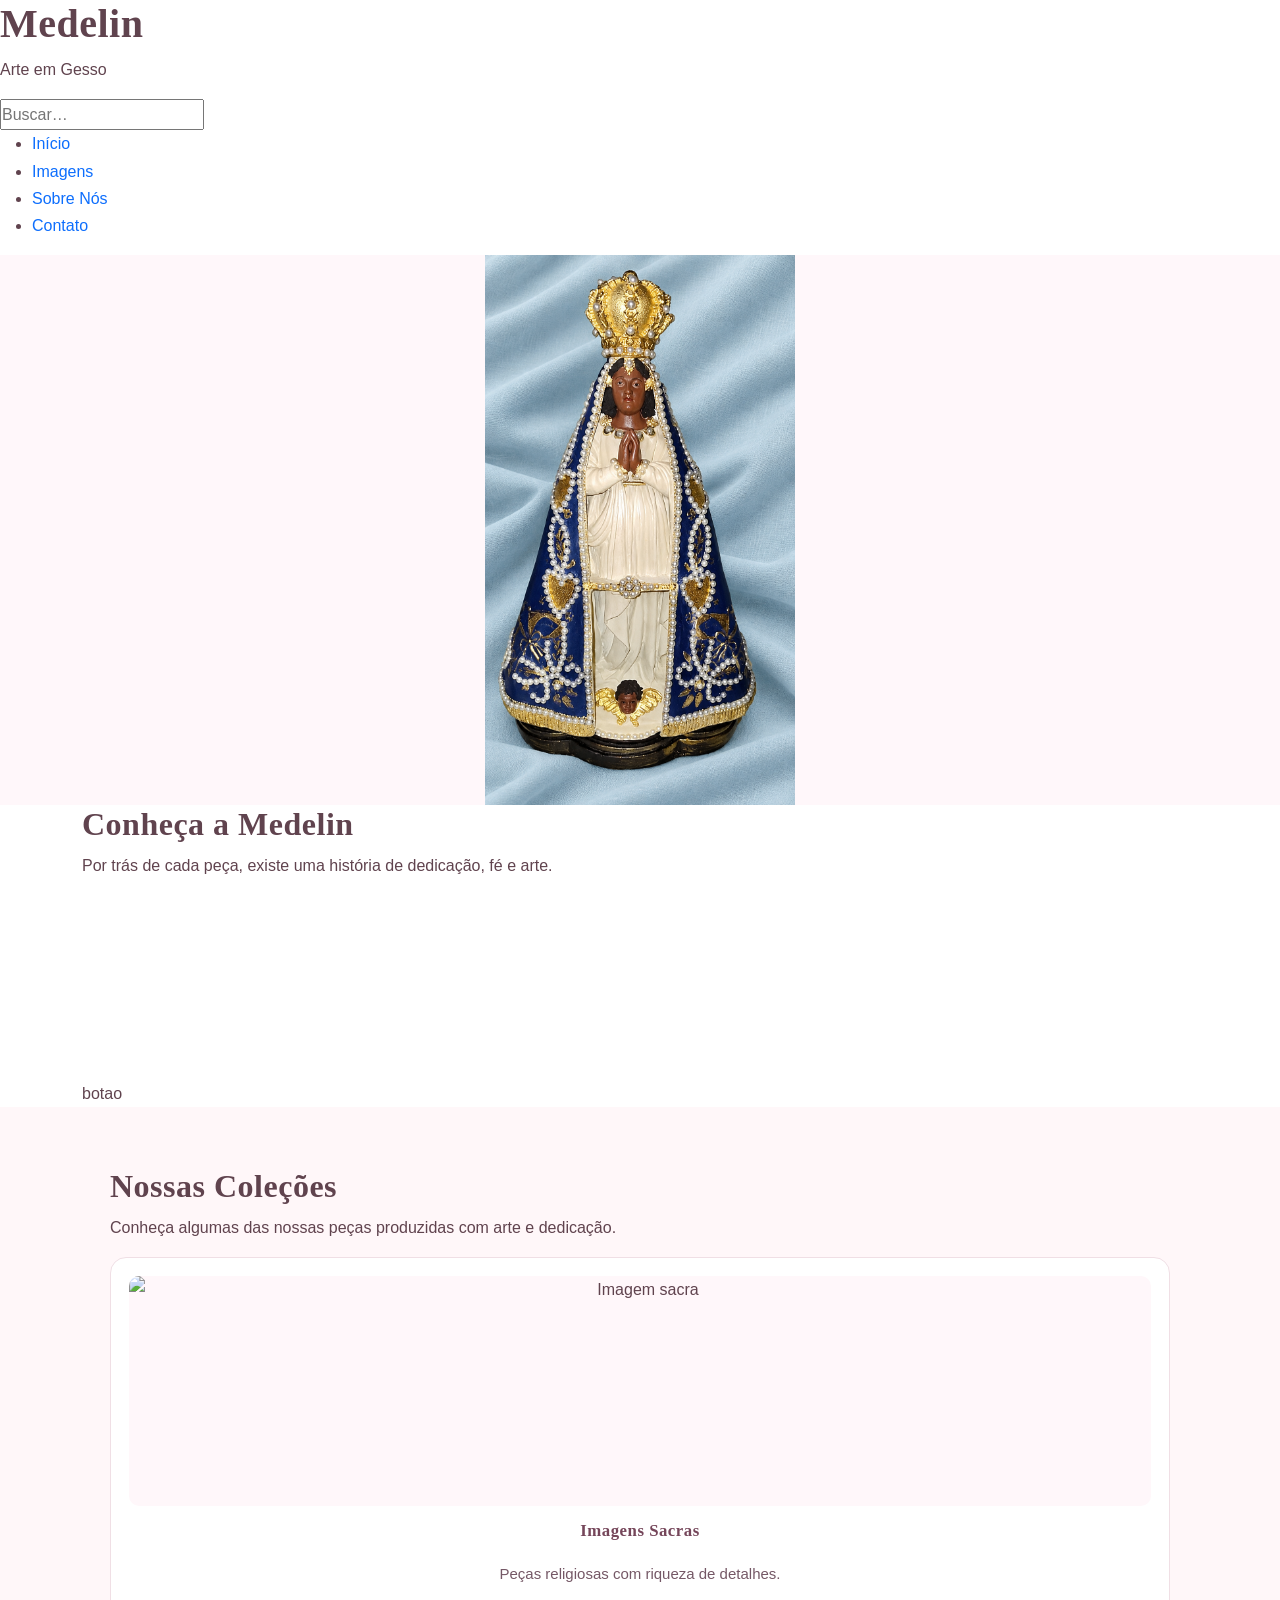
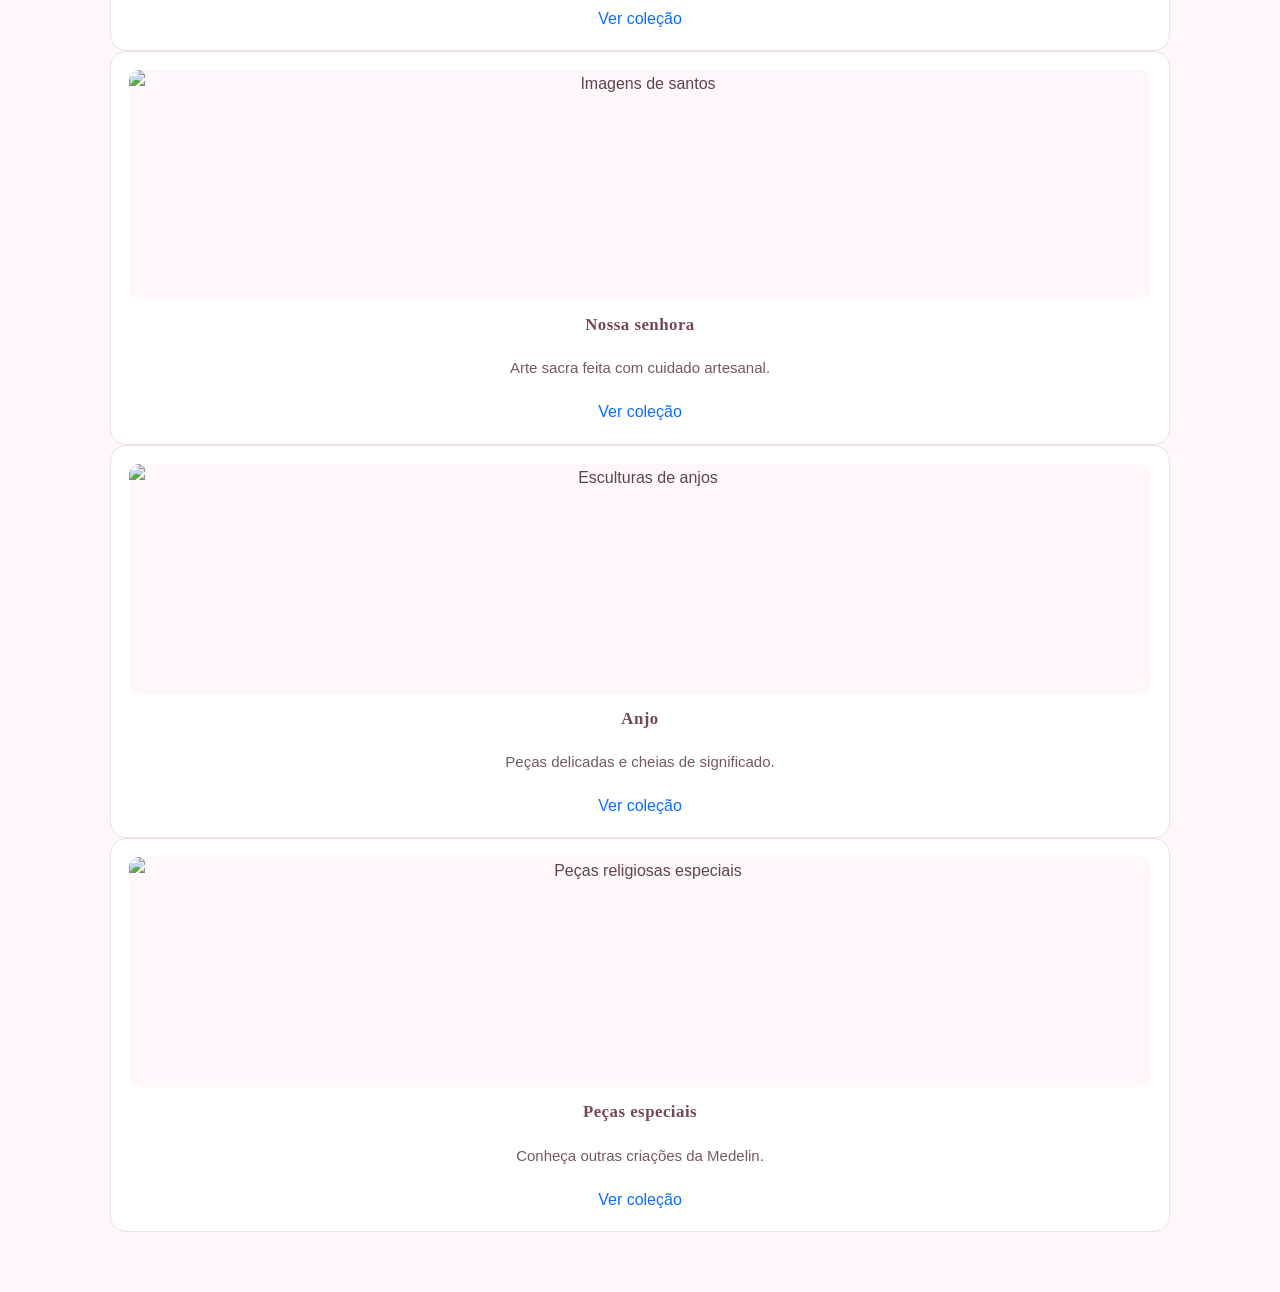
==== commit 24d8177d: "qualquer coisa ai" ====
--- a/index.html
+++ b/index.html
@@ -1,409 +1,160 @@
-
 <!DOCTYPE html>
-<html lang="pt-BR">
-
+<html lang="pt-br">
 <head>
     <meta charset="UTF-8">
     <meta name="viewport" content="width=device-width, initial-scale=1.0">
+    <title> Medelin | Art </title>
+    <link href="https://cdn.jsdelivr.net/npm/bootstrap@5.3.8/dist/css/bootstrap.min.css" rel="stylesheet">
+    <link rel="stylesheet" href="./CSS/style.css">
+    
+</head>
+<body>
+     <header> 
+      <div class="logo"> <h1>  Medelin </h1>
+    <p> Arte em Gesso </p>
+      </div>
 
-    <title>Medelin | Art Gesso</title>
+      <input type="search" id="busca" placeholder="Buscar…">
 
-    <meta name="description" content="Conheça as peças artesanais de arte sacra da Medelin Art Gesso. Solicite sua peça personalizada.">
+    <nav>
+        <ul>
+            <li>  <a href="#inicio">  Início </a> </li>
+            <li> <a href="#Imagens" > Imagens </a> </li>
+            <li> <a href="#sobrenos"> Sobre Nós </a></li>
+            <li><a href="#contato"> Contato  </a></li>
+        </ul>
+    </nav>
+</header>
 
-    <link rel="preconnect" href="https://fonts.googleapis.com">
-    <link rel="preconnect" href="https://fonts.gstatic.com" crossorigin>
 
-    <link href="https://fonts.googleapis.com/css2?family=Cinzel:wght@500;600&family=Great+Vibes&family=Lato:wght@400;500;700&display=swap" rel="stylesheet">
+<!--  carrossel  inicial  -->
+ 
 
-    <link href="https://cdn.jsdelivr.net/npm/bootstrap@5.3.8/dist/css/bootstrap.min.css" rel="stylesheet">
+<section class="banner">
 
-    <link rel="stylesheet" href="https://cdn.jsdelivr.net/npm/bootstrap-icons@1.11.3/font/bootstrap-icons.min.css">
+    <div id="carouselMedelin" class="carousel slide" data-bs-ride="carousel">
 
-    <link rel="stylesheet" href="./CSS/style.css">
-</head>
+        <div class="carousel-inner">
 
-<body>
+            <div class="carousel-item active">
+                <img src="./img/nossasenhora.png.png" class="d-block w-100" alt="Arte sacra Medelin">
+            </div>
 
-    <a href="#conteudo-principal" class="pular-conteudo">
-        Pular para o conteúdo
-    </a>
+            <div class="carousel-item">
+                <img src="./img/nossasenhora.png" class="d-block w-100" alt="Peças religiosas Medelin">
+            </div>
 
-    <header>
-        <nav class="navbar navbar-expand-lg navbar-light bg-white sticky-top" aria-label="Navegação principal">
-            <div class="container">
+            <div class="carousel-item">
+                <img src="./img/nossasenhora.png" class="d-block w-100" alt="Produção artesanal Medelin">
+            </div>
 
-                <a class="navbar-brand" href="#inicio" aria-label="Medelin Ateliê - Página inicial">
-                    Medelin
-                    <span>Ateliê</span>
-                </a>
-
-                <button class="navbar-toggler" type="button"
-                    data-bs-toggle="collapse"
-                    data-bs-target="#menuMedelin"
-                    aria-controls="menuMedelin"
-                    aria-expanded="false"
-                    aria-label="Abrir ou fechar menu de navegação">
-
-                    <span class="navbar-toggler-icon"></span>
-                </button>
-
-                <div class="collapse navbar-collapse" id="menuMedelin">
-
-                    <ul class="navbar-nav ms-auto align-items-lg-center">
-
-                        <li class="nav-item">
-                            <a class="nav-link" href="#inicio">Início</a>
-                        </li>
-
-                        <li class="nav-item">
-                            <a class="nav-link" href="#colecoes">Coleções</a>
-                        </li>
-
-                        <li class="nav-item">
-                            <a class="nav-link" href="galeria.html">Galeria</a>
-                        </li>
-
-                        <li class="nav-item">
-                            <a class="nav-link" href="#personalizados">Personalizados</a>
-                        </li>
-
-                        <li class="nav-item ms-lg-3">
-    <button
-        class="btn btn-outline-secondary"
-        id="btnTema"
-        type="button"
-        aria-label="Ativar modo escuro"
-        aria-pressed="false">
-        <i class="bi bi-moon" aria-hidden="true"></i>
-    </button>
-</li>
+        </div>
+        <script src="https://cdn.jsdelivr.net/npm/bootstrap@5.3.8/dist/js/bootstrap.bundle.min.js"></script>
+    </div>
+  
+</section>
 
 
 
-                        <li class="nav-item ms-lg-3">
-                            <button class="btn btn-outline-secondary" id="btnCarrinho" type="button" aria-label="Carrinho de compras">
-                                <i class="bi bi-bag" aria-hidden="true"></i>
-                                <span id="contadorCarrinho" aria-live="polite" aria-atomic="true">0</span>
-                            </button>
-                        </li>
+<!--  amostra do sobre    -->
+<section class="sobre">
 
-                    </ul>
+    <div class="container">
 
-                </div>
-            </div>
-        </nav>
-    </header>
+        <h2> Conheça a Medelin</h2>
 
-    <main id="conteudo-principal">
+        <p>
+            Por trás de cada peça, existe uma história
+            de dedicação, fé e arte.
+        </p>
 
-        <section id="inicio" aria-label="Apresentação da Medelin">
+        <div class="cards-sobre">
 
-            <h1 class="visually-hidden">Medelin Ateliê: arte sacra em gesso</h1>
-
-            <div id="carouselMedelin" class="carousel slide" aria-label="Galeria de imagens da Medelin">
-
-                <div class="carousel-inner">
-
-                    <div class="carousel-item active">
-                        <img src="./imagens/meusnenos.jpg"
-                            class="d-block w-100"
-                            alt="Peças artesanais de arte sacra produzidas pela Medelin">
-                    </div>
-
-                    <div class="carousel-item">
-                        <img src="./imagens/meusnenos.jpg"
-                            class="d-block w-100"
-                            alt="Detalhes das esculturas religiosas da Medelin">
-                    </div>
-
-                    <div class="carousel-item">
-                        <img src="./imagens/meusnenos.jpg"
-                            class="d-block w-100"
-                            alt="Trabalho artesanal em gesso da Medelin">
-                    </div>
-
-                </div>
-
-                <button class="carousel-control-prev" type="button"
-                    data-bs-target="#carouselMedelin"
-                    data-bs-slide="prev"
-                    aria-label="Mostrar imagem anterior">
-
-                    <span class="carousel-control-prev-icon" aria-hidden="true"></span>
-                </button>
-
-                <button class="carousel-control-next" type="button"
-                    data-bs-target="#carouselMedelin"
-                    data-bs-slide="next"
-                    aria-label="Mostrar próxima imagem">
-
-                    <span class="carousel-control-next-icon" aria-hidden="true"></span>
-                </button>
-
+            <div class="card-historia">
+               <img src="./img/" alt="">
             </div>
 
-        </section>
+            <div class="card-producao">
+                <video>      </video>
+            </div>
+             <a href=""></a>   botao
+        </div>
 
-        <section id="colecoes" class="colecoes" aria-labelledby="titulo-colecoes">
+    </div>
 
-            <div class="container">
+</section>
 
-                <div class="titulo-colecoes">
-                    <span>Conheça nosso trabalho</span>
 
-                    <h2 id="titulo-colecoes">Nossas Coleções</h2>
 
-                    <p>
-                        Encontre peças especiais produzidas
-                        com cuidado e dedicação.
-                    </p>
-                </div>
+  <!--  seção so do coleção - colocar botão para ir para galeria -->
+<section class="colecoes" data-bs-ride="carousel">
 
-                <div class="lista-colecoes">
+    <div class="container">
 
-                    <article class="card-colecao">
-                        <img src="./imagens/meusnenos.jpg" alt="Coleção de imagens sacras artesanais">
+        <h2>Nossas Coleções</h2>
 
-                        <h3>Imagens Sacras</h3>
+        <p>
+            Conheça algumas das nossas peças
+            produzidas com arte e dedicação.
+        </p>
 
-                        <a href="galeria.html" class="btn-colecao">
-                            Conheça as peças
-                        </a>
-                    </article>
+        <div class="cards-colecoes">
 
-                    <article class="card-colecao">
-                        <img src="./imagens/meusnenos.jpg" alt="Coleção de imagens de Nossa Senhora">
+            
+            <div class="card-colecao">
+                <img src="img/colecoes/imagens-sacras.jpg"
+                     alt="Imagem sacra">
 
-                        <h3>Nossa Senhora</h3>
+                <h3>Imagens Sacras</h3>
 
-                        <a href="galeria.html" class="btn-colecao">
-                            Conheça as peças
-                        </a>
-                    </article>
+                <p>Peças religiosas com riqueza de detalhes.</p>
 
-                    <article class="card-colecao">
-                        <img src="./imagens/meusnenos.jpg" alt="Coleção de imagens religiosas de anjos">
-
-                        <h3>Anjos</h3>
-
-                        <a href="galeria.html" class="btn-colecao">
-                            Conheça as peças
-                        </a>
-                    </article>
-
-                    <article class="card-colecao">
-                        <img src="./imagens/meusnenos.jpg" alt="Coleção de peças religiosas especiais">
-
-                        <h3>Peças Especiais</h3>
-
-                        <a href="galeria.html" class="btn-colecao">
-                            Conheça as peças
-                        </a>
-                    </article>
-
-                </div>
-
+                <a href="colecoes.html">Ver coleção</a>
             </div>
 
-        </section>
+            
+            <div class="card-colecao">
+                <img src="img/colecoes/santos.jpg"
+                     alt="Imagens de santos">
 
-        <section id="personalizados" class="personalizados" aria-labelledby="titulo-personalizados">
+                <h3> Nossa senhora </h3>
 
-            <div class="container">
+                <p>Arte sacra feita com cuidado artesanal.</p>
 
-                <div class="titulo-personalizados">
-                    <span>Um pedido especial</span>
-
-                    <h2 id="titulo-personalizados">Solicite sua peça personalizada</h2>
-
-                    <p>
-                        Conte para nós como você imagina sua peça.
-                        Será um prazer ajudar a transformar sua ideia em arte.
-                    </p>
-                </div>
-
-                <form id="formPersonalizado" aria-describedby="ajuda-formulario">
-
-                    <div class="campo-formulario">
-                        <label for="nome">Nome completo</label>
-                        <input
-                            type="text"
-                            id="nome"
-                            name="nome"
-                            placeholder="Digite seu nome"
-                            autocomplete="name"
-                            required>
-                    </div>
-
-                    <div class="campo-formulario">
-                        <label for="whatsapp">WhatsApp</label>
-                        <input
-                            type="tel"
-                            id="whatsapp"
-                            name="whatsapp"
-                            placeholder="(00) 00000-0000"
-                            autocomplete="tel"
-                            inputmode="tel"
-                            required>
-                    </div>
-
-                    <div class="campo-formulario">
-                        <label for="tipoPeca">Qual peça você deseja?</label>
-
-                        <select id="tipoPeca" name="tipoPeca" required>
-                            <option value="" selected disabled>
-                                Selecione uma opção
-                            </option>
-                            <option value="Nossa Senhora">Nossa Senhora</option>
-                            <option value="Santos">Santos</option>
-                            <option value="Anjos">Anjos</option>
-                            <option value="Outra peça religiosa">Outra peça religiosa</option>
-                        </select>
-                    </div>
-
-                    <div class="campo-formulario">
-                        <label for="descricao">Conte como imagina sua peça</label>
-                        <textarea
-                            id="descricao"
-                            name="descricao"
-                            rows="5"
-                            placeholder="Descreva os detalhes, tamanho, cores ou outras características..."
-                            required></textarea>
-                    </div>
-
-                    <button type="submit" class="btn-personalizado">
-                        Solicitar orçamento
-                    </button>
-
-                    <p class="aviso-formulario" id="ajuda-formulario">
-                        Todos os campos são obrigatórios.
-                    </p>
-
-                </form>
-
+                <a href="colecoes.html">Ver coleção</a>
             </div>
 
-        </section>
+           
+            <div class="card-colecao">
+                <img src="img/colecoes/anjos.jpg"
+                     alt="Esculturas de anjos">
 
-        <section class="depoimentos" id="depoimentos" aria-labelledby="titulo-depoimentos">
+                <h3>Anjo</h3>
 
-            <div class="container">
+                <p> Peças delicadas e cheias de significado. </p>
 
-                <div class="titulo-depoimentos">
-                    <span>Carinho em cada detalhe</span>
-
-                    <h2 id="titulo-depoimentos">O que dizem nossos clientes</h2>
-
-                    <p>
-                        A satisfação de quem recebe nossas peças
-                        é a nossa maior inspiração.
-                    </p>
-                </div>
-
-                <div class="lista-depoimentos">
-
-                    <article class="card-depoimento">
-                        <div class="estrelas" role="img" aria-label="5 de 5 estrelas">
-                            ★★★★★
-                        </div>
-
-                        <p>
-                            "A peça ficou maravilhosa! É possível perceber
-                            todo o cuidado e carinho em cada detalhe."
-                        </p>
-
-                        <h3>Maria S.</h3>
-                        <span>Cliente Medelin</span>
-                    </article>
-
-                    <article class="card-depoimento">
-                        <div class="estrelas" role="img" aria-label="5 de 5 estrelas">
-                            ★★★★★
-                        </div>
-
-                        <p>
-                            "Fiquei encantada com o acabamento.
-                            Um trabalho lindo e muito especial!"
-                        </p>
-
-                        <h3>Ana C.</h3>
-                        <span>Cliente Medelin</span>
-                    </article>
-
-                    <article class="card-depoimento">
-                        <div class="estrelas" role="img" aria-label="5 de 5 estrelas">
-                            ★★★★★
-                        </div>
-
-                        <p>
-                            "Atendimento atencioso e uma peça feita
-                            com muito capricho. Recomendo!"
-                        </p>
-
-                        <h3>Juliana R.</h3>
-                        <span>Cliente Medelin</span>
-                    </article>
-
-                </div>
-
+                <a href="colecoes.html">Ver coleção</a>
             </div>
 
-        </section>
+          
+            <div class="card-colecao">
+                <img src="img/colecoes/especiais.jpg"
+                     alt="Peças religiosas especiais">
 
-    </main>
+                <h3> Peças especiais </h3>
 
-    <footer class="footer">
+                <p> Conheça outras criações da Medelin.</p>
 
-        <div class="container">
-
-            <div class="footer-conteudo">
-
-                <div class="footer-marca">
-                    <h2>Medelin</h2>
-                    <span>Ateliê</span>
-
-                    <img src="./imagens/logo.png" alt="Logo da Medelin Art Gesso">
-
-                    <p>
-                        Arte sacra produzida com cuidado,
-                        dedicação e carinho em cada detalhe.
-                    </p>
-                </div>
-
-                <nav class="footer-links" aria-label="Navegação do rodapé">
-                    <h3>Navegação</h3>
-
-                    <a href="#inicio">Início</a>
-                    <a href="#colecoes">Nossas Coleções</a>
-                    <a href="galeria.html">Galeria</a>
-                    <a href="#personalizados">Personalizados</a>
-                </nav>
-
-                <div class="footer-contato">
-                    <h3>Vamos conversar?</h3>
-
-                    <p>
-                        Tem uma ideia especial?
-                        Entre em contato e solicite seu orçamento.
-                    </p>
-
-                    <a href="#personalizados" class="btn-footer">
-                        Solicitar orçamento
-                    </a>
-                </div>
-
-            </div>
-
-            <div class="footer-final">
-                <p>© Medelin Art Gesso. Todos os direitos reservados.</p>
+                <a href="colecoes.html">Ver coleção</a>
             </div>
 
         </div>
 
-    </footer>
+    </div>
 
-    <script src="https://cdn.jsdelivr.net/npm/bootstrap@5.3.8/dist/js/bootstrap.bundle.min.js"></script>
+</section>
+
+
 
 </body>
-
 </html>
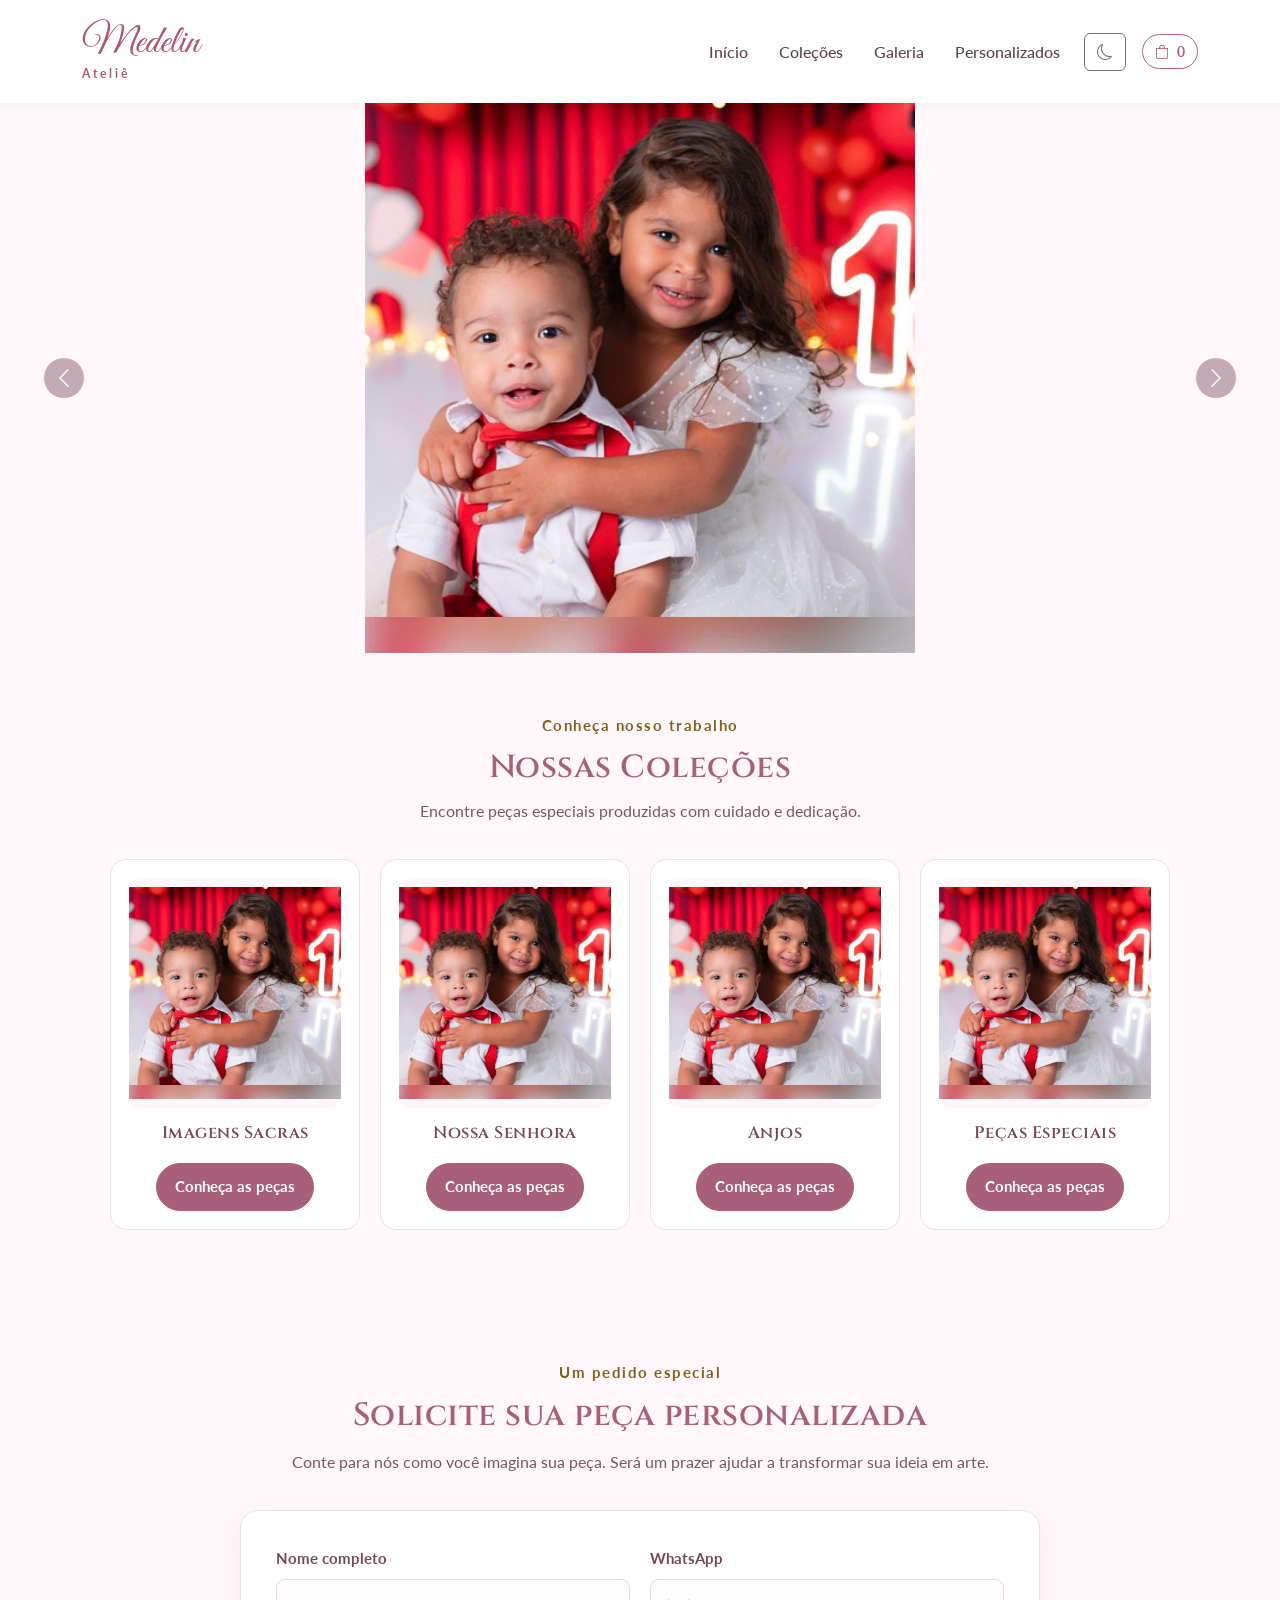
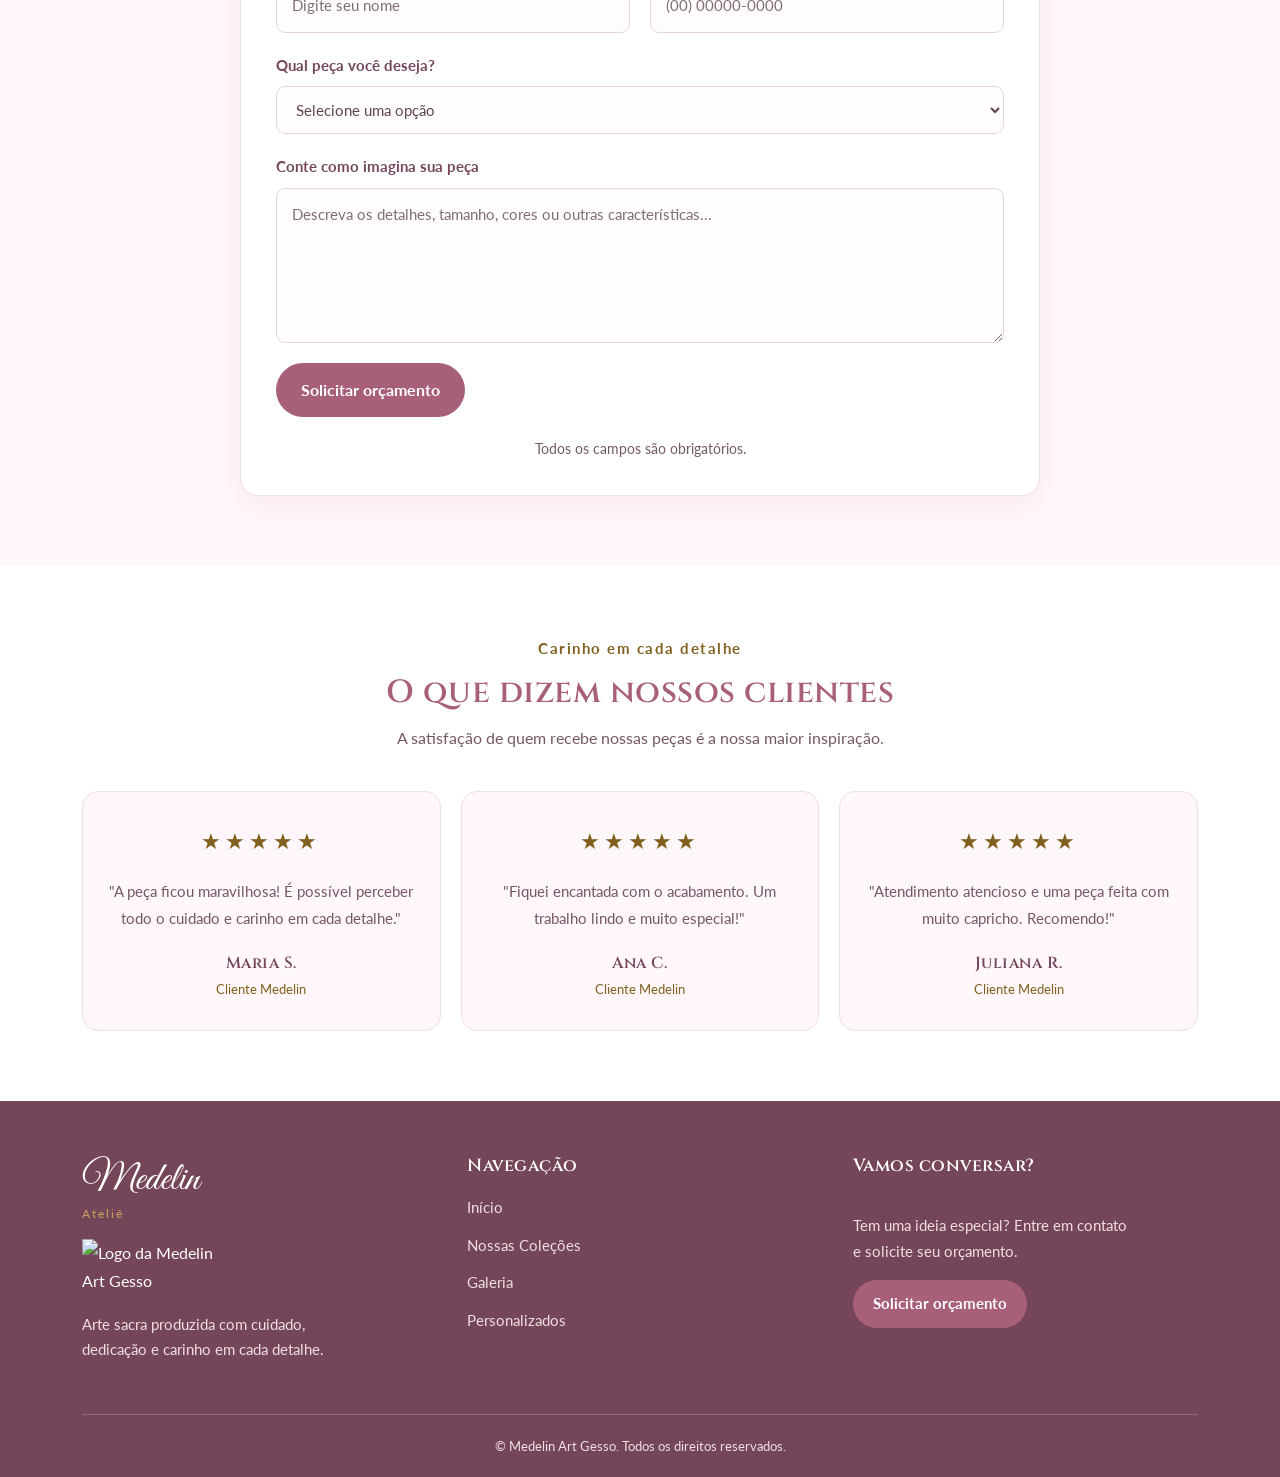
==== commit b90afc0f: "Merge branch 'main' of https://github.com/KetelinSimiao/pi-devweb-n1-2026-annie" ====
--- a/index.html
+++ b/index.html
@@ -1,160 +1,409 @@
+
 <!DOCTYPE html>
-<html lang="pt-br">
+<html lang="pt-BR">
+
 <head>
     <meta charset="UTF-8">
     <meta name="viewport" content="width=device-width, initial-scale=1.0">
-    <title> Medelin | Art </title>
+
+    <title>Medelin | Art Gesso</title>
+
+    <meta name="description" content="Conheça as peças artesanais de arte sacra da Medelin Art Gesso. Solicite sua peça personalizada.">
+
+    <link rel="preconnect" href="https://fonts.googleapis.com">
+    <link rel="preconnect" href="https://fonts.gstatic.com" crossorigin>
+
+    <link href="https://fonts.googleapis.com/css2?family=Cinzel:wght@500;600&family=Great+Vibes&family=Lato:wght@400;500;700&display=swap" rel="stylesheet">
+
     <link href="https://cdn.jsdelivr.net/npm/bootstrap@5.3.8/dist/css/bootstrap.min.css" rel="stylesheet">
+
+    <link rel="stylesheet" href="https://cdn.jsdelivr.net/npm/bootstrap-icons@1.11.3/font/bootstrap-icons.min.css">
+
     <link rel="stylesheet" href="./CSS/style.css">
-    
 </head>
+
 <body>
-     <header> 
-      <div class="logo"> <h1>  Medelin </h1>
-    <p> Arte em Gesso </p>
-      </div>
-
-      <input type="search" id="busca" placeholder="Buscar…">
-
-    <nav>
-        <ul>
-            <li>  <a href="#inicio">  Início </a> </li>
-            <li> <a href="#Imagens" > Imagens </a> </li>
-            <li> <a href="#sobrenos"> Sobre Nós </a></li>
-            <li><a href="#contato"> Contato  </a></li>
-        </ul>
-    </nav>
-</header>
-
-
-<!--  carrossel  inicial  -->
- 
-
-<section class="banner">
-
-    <div id="carouselMedelin" class="carousel slide" data-bs-ride="carousel">
-
-        <div class="carousel-inner">
-
-            <div class="carousel-item active">
-                <img src="./img/nossasenhora.png.png" class="d-block w-100" alt="Arte sacra Medelin">
-            </div>
-
-            <div class="carousel-item">
-                <img src="./img/nossasenhora.png" class="d-block w-100" alt="Peças religiosas Medelin">
-            </div>
-
-            <div class="carousel-item">
-                <img src="./img/nossasenhora.png" class="d-block w-100" alt="Produção artesanal Medelin">
+
+    <a href="#conteudo-principal" class="pular-conteudo">
+        Pular para o conteúdo
+    </a>
+
+    <header>
+        <nav class="navbar navbar-expand-lg navbar-light bg-white sticky-top" aria-label="Navegação principal">
+            <div class="container">
+
+                <a class="navbar-brand" href="#inicio" aria-label="Medelin Ateliê - Página inicial">
+                    Medelin
+                    <span>Ateliê</span>
+                </a>
+
+                <button class="navbar-toggler" type="button"
+                    data-bs-toggle="collapse"
+                    data-bs-target="#menuMedelin"
+                    aria-controls="menuMedelin"
+                    aria-expanded="false"
+                    aria-label="Abrir ou fechar menu de navegação">
+
+                    <span class="navbar-toggler-icon"></span>
+                </button>
+
+                <div class="collapse navbar-collapse" id="menuMedelin">
+
+                    <ul class="navbar-nav ms-auto align-items-lg-center">
+
+                        <li class="nav-item">
+                            <a class="nav-link" href="#inicio">Início</a>
+                        </li>
+
+                        <li class="nav-item">
+                            <a class="nav-link" href="#colecoes">Coleções</a>
+                        </li>
+
+                        <li class="nav-item">
+                            <a class="nav-link" href="galeria.html">Galeria</a>
+                        </li>
+
+                        <li class="nav-item">
+                            <a class="nav-link" href="#personalizados">Personalizados</a>
+                        </li>
+
+                        <li class="nav-item ms-lg-3">
+    <button
+        class="btn btn-outline-secondary"
+        id="btnTema"
+        type="button"
+        aria-label="Ativar modo escuro"
+        aria-pressed="false">
+        <i class="bi bi-moon" aria-hidden="true"></i>
+    </button>
+</li>
+
+
+
+                        <li class="nav-item ms-lg-3">
+                            <button class="btn btn-outline-secondary" id="btnCarrinho" type="button" aria-label="Carrinho de compras">
+                                <i class="bi bi-bag" aria-hidden="true"></i>
+                                <span id="contadorCarrinho" aria-live="polite" aria-atomic="true">0</span>
+                            </button>
+                        </li>
+
+                    </ul>
+
+                </div>
+            </div>
+        </nav>
+    </header>
+
+    <main id="conteudo-principal">
+
+        <section id="inicio" aria-label="Apresentação da Medelin">
+
+            <h1 class="visually-hidden">Medelin Ateliê: arte sacra em gesso</h1>
+
+            <div id="carouselMedelin" class="carousel slide" aria-label="Galeria de imagens da Medelin">
+
+                <div class="carousel-inner">
+
+                    <div class="carousel-item active">
+                        <img src="./imagens/meusnenos.jpg"
+                            class="d-block w-100"
+                            alt="Peças artesanais de arte sacra produzidas pela Medelin">
+                    </div>
+
+                    <div class="carousel-item">
+                        <img src="./imagens/meusnenos.jpg"
+                            class="d-block w-100"
+                            alt="Detalhes das esculturas religiosas da Medelin">
+                    </div>
+
+                    <div class="carousel-item">
+                        <img src="./imagens/meusnenos.jpg"
+                            class="d-block w-100"
+                            alt="Trabalho artesanal em gesso da Medelin">
+                    </div>
+
+                </div>
+
+                <button class="carousel-control-prev" type="button"
+                    data-bs-target="#carouselMedelin"
+                    data-bs-slide="prev"
+                    aria-label="Mostrar imagem anterior">
+
+                    <span class="carousel-control-prev-icon" aria-hidden="true"></span>
+                </button>
+
+                <button class="carousel-control-next" type="button"
+                    data-bs-target="#carouselMedelin"
+                    data-bs-slide="next"
+                    aria-label="Mostrar próxima imagem">
+
+                    <span class="carousel-control-next-icon" aria-hidden="true"></span>
+                </button>
+
+            </div>
+
+        </section>
+
+        <section id="colecoes" class="colecoes" aria-labelledby="titulo-colecoes">
+
+            <div class="container">
+
+                <div class="titulo-colecoes">
+                    <span>Conheça nosso trabalho</span>
+
+                    <h2 id="titulo-colecoes">Nossas Coleções</h2>
+
+                    <p>
+                        Encontre peças especiais produzidas
+                        com cuidado e dedicação.
+                    </p>
+                </div>
+
+                <div class="lista-colecoes">
+
+                    <article class="card-colecao">
+                        <img src="./imagens/meusnenos.jpg" alt="Coleção de imagens sacras artesanais">
+
+                        <h3>Imagens Sacras</h3>
+
+                        <a href="galeria.html" class="btn-colecao">
+                            Conheça as peças
+                        </a>
+                    </article>
+
+                    <article class="card-colecao">
+                        <img src="./imagens/meusnenos.jpg" alt="Coleção de imagens de Nossa Senhora">
+
+                        <h3>Nossa Senhora</h3>
+
+                        <a href="galeria.html" class="btn-colecao">
+                            Conheça as peças
+                        </a>
+                    </article>
+
+                    <article class="card-colecao">
+                        <img src="./imagens/meusnenos.jpg" alt="Coleção de imagens religiosas de anjos">
+
+                        <h3>Anjos</h3>
+
+                        <a href="galeria.html" class="btn-colecao">
+                            Conheça as peças
+                        </a>
+                    </article>
+
+                    <article class="card-colecao">
+                        <img src="./imagens/meusnenos.jpg" alt="Coleção de peças religiosas especiais">
+
+                        <h3>Peças Especiais</h3>
+
+                        <a href="galeria.html" class="btn-colecao">
+                            Conheça as peças
+                        </a>
+                    </article>
+
+                </div>
+
+            </div>
+
+        </section>
+
+        <section id="personalizados" class="personalizados" aria-labelledby="titulo-personalizados">
+
+            <div class="container">
+
+                <div class="titulo-personalizados">
+                    <span>Um pedido especial</span>
+
+                    <h2 id="titulo-personalizados">Solicite sua peça personalizada</h2>
+
+                    <p>
+                        Conte para nós como você imagina sua peça.
+                        Será um prazer ajudar a transformar sua ideia em arte.
+                    </p>
+                </div>
+
+                <form id="formPersonalizado" aria-describedby="ajuda-formulario">
+
+                    <div class="campo-formulario">
+                        <label for="nome">Nome completo</label>
+                        <input
+                            type="text"
+                            id="nome"
+                            name="nome"
+                            placeholder="Digite seu nome"
+                            autocomplete="name"
+                            required>
+                    </div>
+
+                    <div class="campo-formulario">
+                        <label for="whatsapp">WhatsApp</label>
+                        <input
+                            type="tel"
+                            id="whatsapp"
+                            name="whatsapp"
+                            placeholder="(00) 00000-0000"
+                            autocomplete="tel"
+                            inputmode="tel"
+                            required>
+                    </div>
+
+                    <div class="campo-formulario">
+                        <label for="tipoPeca">Qual peça você deseja?</label>
+
+                        <select id="tipoPeca" name="tipoPeca" required>
+                            <option value="" selected disabled>
+                                Selecione uma opção
+                            </option>
+                            <option value="Nossa Senhora">Nossa Senhora</option>
+                            <option value="Santos">Santos</option>
+                            <option value="Anjos">Anjos</option>
+                            <option value="Outra peça religiosa">Outra peça religiosa</option>
+                        </select>
+                    </div>
+
+                    <div class="campo-formulario">
+                        <label for="descricao">Conte como imagina sua peça</label>
+                        <textarea
+                            id="descricao"
+                            name="descricao"
+                            rows="5"
+                            placeholder="Descreva os detalhes, tamanho, cores ou outras características..."
+                            required></textarea>
+                    </div>
+
+                    <button type="submit" class="btn-personalizado">
+                        Solicitar orçamento
+                    </button>
+
+                    <p class="aviso-formulario" id="ajuda-formulario">
+                        Todos os campos são obrigatórios.
+                    </p>
+
+                </form>
+
+            </div>
+
+        </section>
+
+        <section class="depoimentos" id="depoimentos" aria-labelledby="titulo-depoimentos">
+
+            <div class="container">
+
+                <div class="titulo-depoimentos">
+                    <span>Carinho em cada detalhe</span>
+
+                    <h2 id="titulo-depoimentos">O que dizem nossos clientes</h2>
+
+                    <p>
+                        A satisfação de quem recebe nossas peças
+                        é a nossa maior inspiração.
+                    </p>
+                </div>
+
+                <div class="lista-depoimentos">
+
+                    <article class="card-depoimento">
+                        <div class="estrelas" role="img" aria-label="5 de 5 estrelas">
+                            ★★★★★
+                        </div>
+
+                        <p>
+                            "A peça ficou maravilhosa! É possível perceber
+                            todo o cuidado e carinho em cada detalhe."
+                        </p>
+
+                        <h3>Maria S.</h3>
+                        <span>Cliente Medelin</span>
+                    </article>
+
+                    <article class="card-depoimento">
+                        <div class="estrelas" role="img" aria-label="5 de 5 estrelas">
+                            ★★★★★
+                        </div>
+
+                        <p>
+                            "Fiquei encantada com o acabamento.
+                            Um trabalho lindo e muito especial!"
+                        </p>
+
+                        <h3>Ana C.</h3>
+                        <span>Cliente Medelin</span>
+                    </article>
+
+                    <article class="card-depoimento">
+                        <div class="estrelas" role="img" aria-label="5 de 5 estrelas">
+                            ★★★★★
+                        </div>
+
+                        <p>
+                            "Atendimento atencioso e uma peça feita
+                            com muito capricho. Recomendo!"
+                        </p>
+
+                        <h3>Juliana R.</h3>
+                        <span>Cliente Medelin</span>
+                    </article>
+
+                </div>
+
+            </div>
+
+        </section>
+
+    </main>
+
+    <footer class="footer">
+
+        <div class="container">
+
+            <div class="footer-conteudo">
+
+                <div class="footer-marca">
+                    <h2>Medelin</h2>
+                    <span>Ateliê</span>
+
+                    <img src="./imagens/logo.png" alt="Logo da Medelin Art Gesso">
+
+                    <p>
+                        Arte sacra produzida com cuidado,
+                        dedicação e carinho em cada detalhe.
+                    </p>
+                </div>
+
+                <nav class="footer-links" aria-label="Navegação do rodapé">
+                    <h3>Navegação</h3>
+
+                    <a href="#inicio">Início</a>
+                    <a href="#colecoes">Nossas Coleções</a>
+                    <a href="galeria.html">Galeria</a>
+                    <a href="#personalizados">Personalizados</a>
+                </nav>
+
+                <div class="footer-contato">
+                    <h3>Vamos conversar?</h3>
+
+                    <p>
+                        Tem uma ideia especial?
+                        Entre em contato e solicite seu orçamento.
+                    </p>
+
+                    <a href="#personalizados" class="btn-footer">
+                        Solicitar orçamento
+                    </a>
+                </div>
+
+            </div>
+
+            <div class="footer-final">
+                <p>© Medelin Art Gesso. Todos os direitos reservados.</p>
             </div>
 
         </div>
-        <script src="https://cdn.jsdelivr.net/npm/bootstrap@5.3.8/dist/js/bootstrap.bundle.min.js"></script>
-    </div>
-  
-</section>
-
-
-
-<!--  amostra do sobre    -->
-<section class="sobre">
-
-    <div class="container">
-
-        <h2> Conheça a Medelin</h2>
-
-        <p>
-            Por trás de cada peça, existe uma história
-            de dedicação, fé e arte.
-        </p>
-
-        <div class="cards-sobre">
-
-            <div class="card-historia">
-               <img src="./img/" alt="">
-            </div>
-
-            <div class="card-producao">
-                <video>      </video>
-            </div>
-             <a href=""></a>   botao
-        </div>
-
-    </div>
-
-</section>
-
-
-
-  <!--  seção so do coleção - colocar botão para ir para galeria -->
-<section class="colecoes" data-bs-ride="carousel">
-
-    <div class="container">
-
-        <h2>Nossas Coleções</h2>
-
-        <p>
-            Conheça algumas das nossas peças
-            produzidas com arte e dedicação.
-        </p>
-
-        <div class="cards-colecoes">
-
-            
-            <div class="card-colecao">
-                <img src="img/colecoes/imagens-sacras.jpg"
-                     alt="Imagem sacra">
-
-                <h3>Imagens Sacras</h3>
-
-                <p>Peças religiosas com riqueza de detalhes.</p>
-
-                <a href="colecoes.html">Ver coleção</a>
-            </div>
-
-            
-            <div class="card-colecao">
-                <img src="img/colecoes/santos.jpg"
-                     alt="Imagens de santos">
-
-                <h3> Nossa senhora </h3>
-
-                <p>Arte sacra feita com cuidado artesanal.</p>
-
-                <a href="colecoes.html">Ver coleção</a>
-            </div>
-
-           
-            <div class="card-colecao">
-                <img src="img/colecoes/anjos.jpg"
-                     alt="Esculturas de anjos">
-
-                <h3>Anjo</h3>
-
-                <p> Peças delicadas e cheias de significado. </p>
-
-                <a href="colecoes.html">Ver coleção</a>
-            </div>
-
-          
-            <div class="card-colecao">
-                <img src="img/colecoes/especiais.jpg"
-                     alt="Peças religiosas especiais">
-
-                <h3> Peças especiais </h3>
-
-                <p> Conheça outras criações da Medelin.</p>
-
-                <a href="colecoes.html">Ver coleção</a>
-            </div>
-
-        </div>
-
-    </div>
-
-</section>
-
-
+
+    </footer>
+
+    <script src="https://cdn.jsdelivr.net/npm/bootstrap@5.3.8/dist/js/bootstrap.bundle.min.js"></script>
 
 </body>
+
 </html>
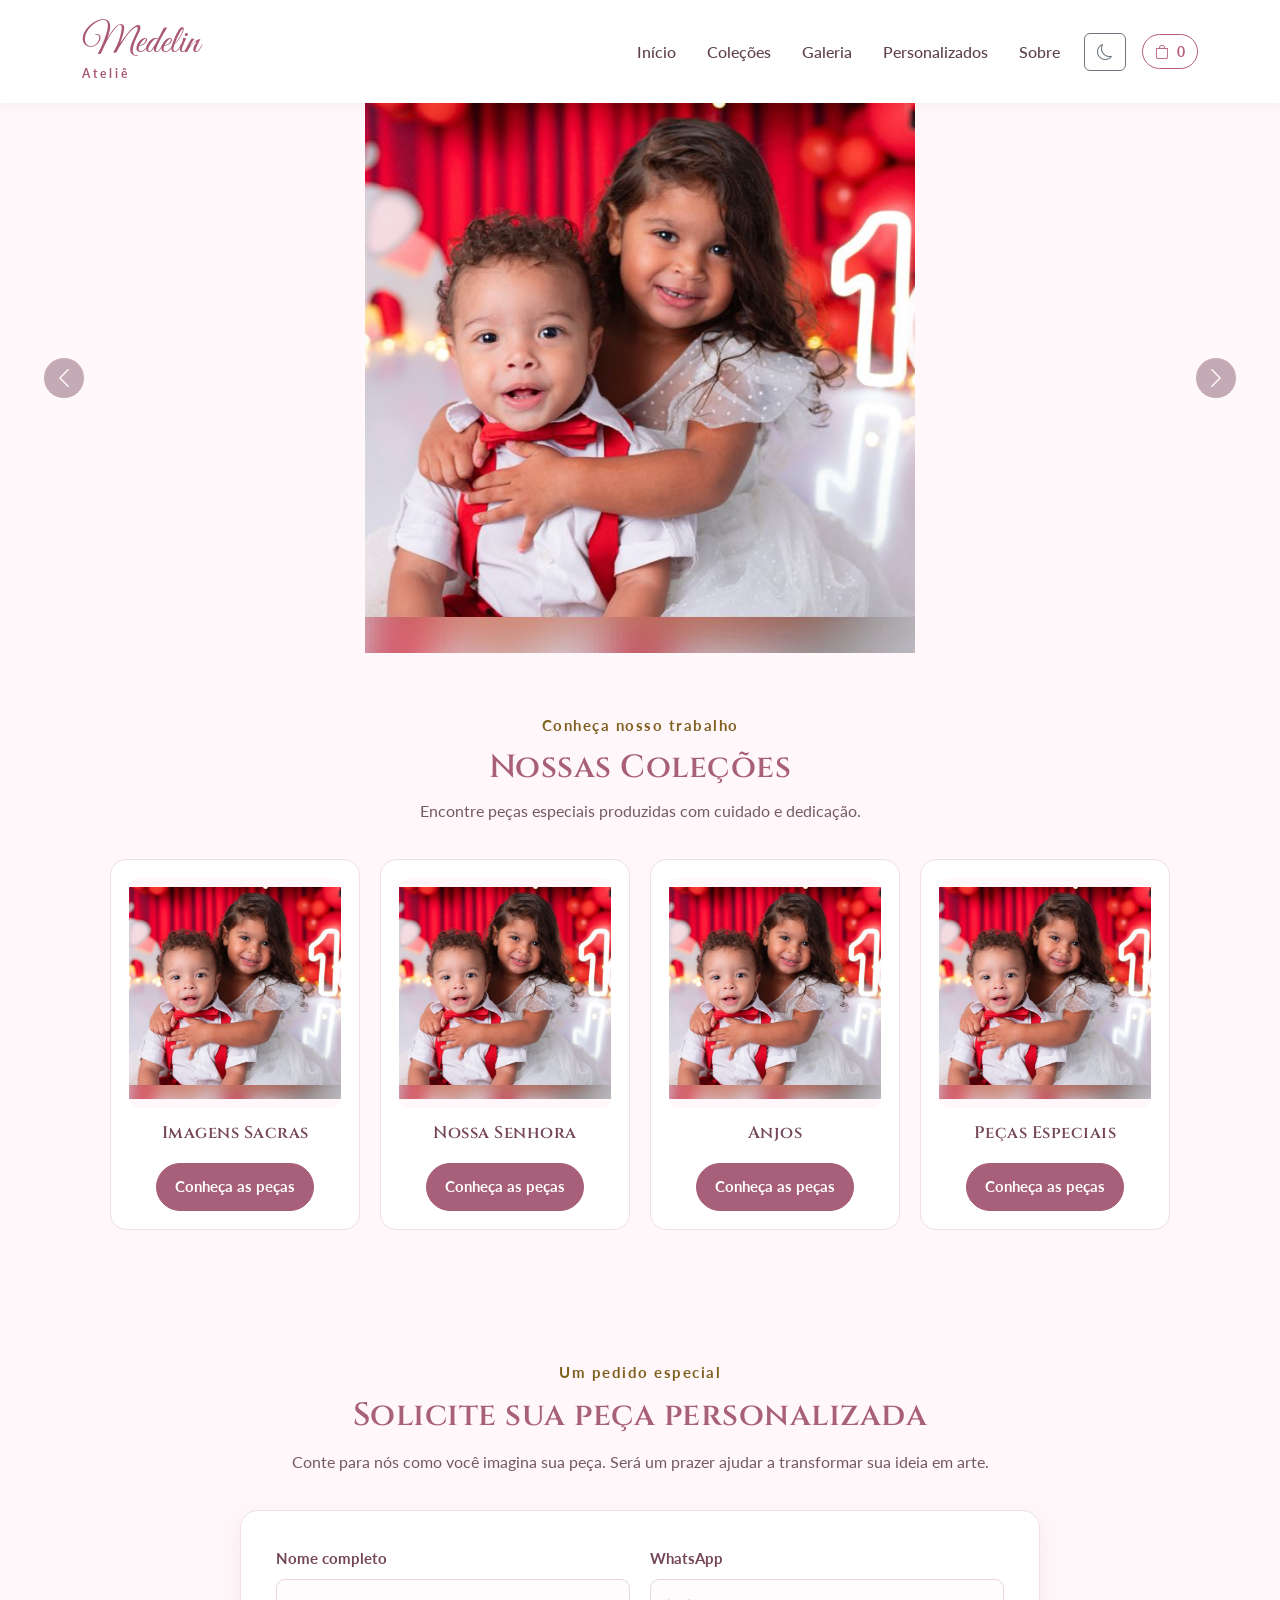
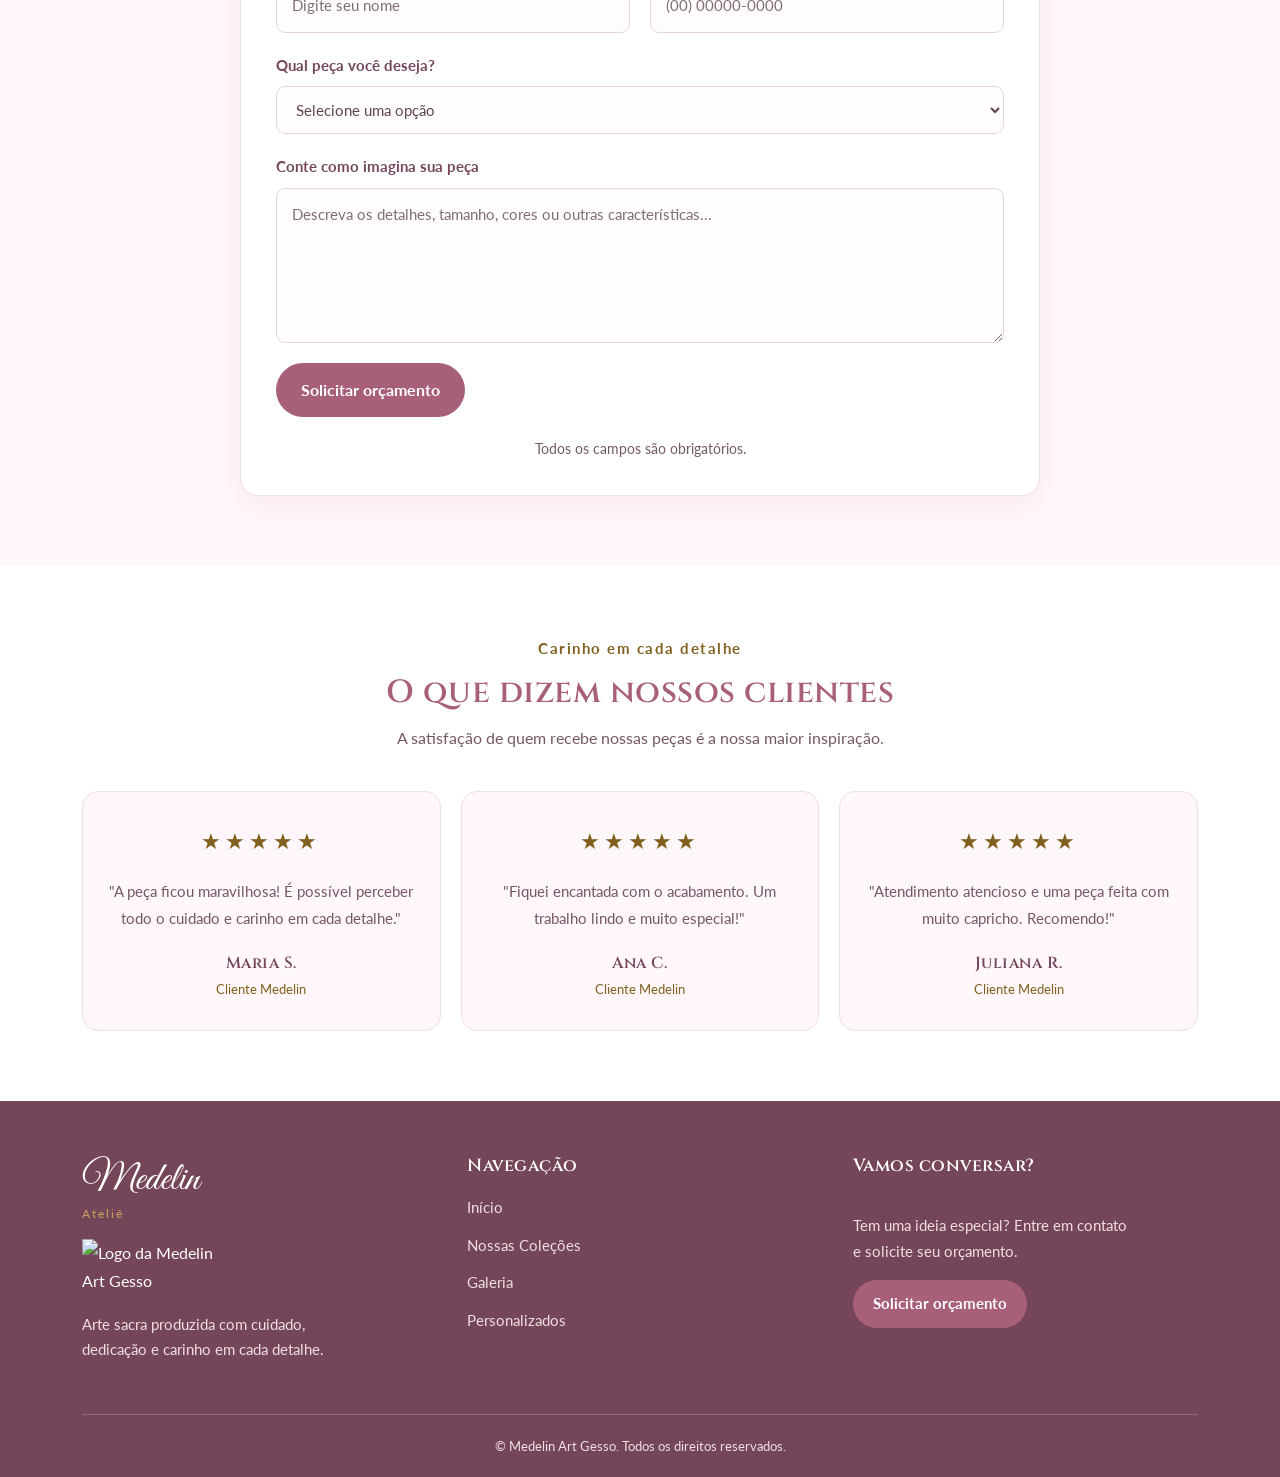
==== commit db0613d3: "começo do Sobre" ====
--- a/index.html
+++ b/index.html
@@ -1,4 +1,3 @@
-
 <!DOCTYPE html>
 <html lang="pt-BR">
 
@@ -6,14 +5,17 @@
     <meta charset="UTF-8">
     <meta name="viewport" content="width=device-width, initial-scale=1.0">
 
-    <title>Medelin | Art Gesso</title>
-
-    <meta name="description" content="Conheça as peças artesanais de arte sacra da Medelin Art Gesso. Solicite sua peça personalizada.">
+    <title>Medelin | Ateliê</title>
+
+    <meta name="description"
+        content="Conheça as peças artesanais de arte sacra da Medelin Art Gesso. Solicite sua peça personalizada.">
 
     <link rel="preconnect" href="https://fonts.googleapis.com">
     <link rel="preconnect" href="https://fonts.gstatic.com" crossorigin>
 
-    <link href="https://fonts.googleapis.com/css2?family=Cinzel:wght@500;600&family=Great+Vibes&family=Lato:wght@400;500;700&display=swap" rel="stylesheet">
+    <link
+        href="https://fonts.googleapis.com/css2?family=Cinzel:wght@500;600&family=Great+Vibes&family=Lato:wght@400;500;700&display=swap"
+        rel="stylesheet">
 
     <link href="https://cdn.jsdelivr.net/npm/bootstrap@5.3.8/dist/css/bootstrap.min.css" rel="stylesheet">
 
@@ -37,12 +39,8 @@
                     <span>Ateliê</span>
                 </a>
 
-                <button class="navbar-toggler" type="button"
-                    data-bs-toggle="collapse"
-                    data-bs-target="#menuMedelin"
-                    aria-controls="menuMedelin"
-                    aria-expanded="false"
-                    aria-label="Abrir ou fechar menu de navegação">
+                <button class="navbar-toggler" type="button" data-bs-toggle="collapse" data-bs-target="#menuMedelin"
+                    aria-controls="menuMedelin" aria-expanded="false" aria-label="Abrir ou fechar menu de navegação">
 
                     <span class="navbar-toggler-icon"></span>
                 </button>
@@ -60,28 +58,29 @@
                         </li>
 
                         <li class="nav-item">
-                            <a class="nav-link" href="galeria.html">Galeria</a>
+                            <a class="nav-link" href="/HTML/Galeria.html">Galeria</a>
                         </li>
 
                         <li class="nav-item">
                             <a class="nav-link" href="#personalizados">Personalizados</a>
                         </li>
 
+                        <li class="nav-item">
+                            <a class="nav-link" href="./HTML/Sobre.html">Sobre</a>
+                        </li>
+
                         <li class="nav-item ms-lg-3">
-    <button
-        class="btn btn-outline-secondary"
-        id="btnTema"
-        type="button"
-        aria-label="Ativar modo escuro"
-        aria-pressed="false">
-        <i class="bi bi-moon" aria-hidden="true"></i>
-    </button>
-</li>
+                            <button class="btn btn-outline-secondary" id="btnTema" type="button"
+                                aria-label="Ativar modo escuro" aria-pressed="false">
+                                <i class="bi bi-moon" aria-hidden="true"></i>
+                            </button>
+                        </li>
 
 
 
                         <li class="nav-item ms-lg-3">
-                            <button class="btn btn-outline-secondary" id="btnCarrinho" type="button" aria-label="Carrinho de compras">
+                            <button class="btn btn-outline-secondary" id="btnCarrinho" type="button"
+                                aria-label="Carrinho de compras">
                                 <i class="bi bi-bag" aria-hidden="true"></i>
                                 <span id="contadorCarrinho" aria-live="polite" aria-atomic="true">0</span>
                             </button>
@@ -105,37 +104,30 @@
                 <div class="carousel-inner">
 
                     <div class="carousel-item active">
-                        <img src="./imagens/meusnenos.jpg"
-                            class="d-block w-100"
+                        <img src="./imagens/meusnenos.jpg" class="d-block w-100"
                             alt="Peças artesanais de arte sacra produzidas pela Medelin">
                     </div>
 
                     <div class="carousel-item">
-                        <img src="./imagens/meusnenos.jpg"
-                            class="d-block w-100"
+                        <img src="./imagens/meusnenos.jpg" class="d-block w-100"
                             alt="Detalhes das esculturas religiosas da Medelin">
                     </div>
 
                     <div class="carousel-item">
-                        <img src="./imagens/meusnenos.jpg"
-                            class="d-block w-100"
+                        <img src="./imagens/meusnenos.jpg" class="d-block w-100"
                             alt="Trabalho artesanal em gesso da Medelin">
                     </div>
 
                 </div>
 
-                <button class="carousel-control-prev" type="button"
-                    data-bs-target="#carouselMedelin"
-                    data-bs-slide="prev"
-                    aria-label="Mostrar imagem anterior">
+                <button class="carousel-control-prev" type="button" data-bs-target="#carouselMedelin"
+                    data-bs-slide="prev" aria-label="Mostrar imagem anterior">
 
                     <span class="carousel-control-prev-icon" aria-hidden="true"></span>
                 </button>
 
-                <button class="carousel-control-next" type="button"
-                    data-bs-target="#carouselMedelin"
-                    data-bs-slide="next"
-                    aria-label="Mostrar próxima imagem">
+                <button class="carousel-control-next" type="button" data-bs-target="#carouselMedelin"
+                    data-bs-slide="next" aria-label="Mostrar próxima imagem">
 
                     <span class="carousel-control-next-icon" aria-hidden="true"></span>
                 </button>
@@ -226,25 +218,14 @@
 
                     <div class="campo-formulario">
                         <label for="nome">Nome completo</label>
-                        <input
-                            type="text"
-                            id="nome"
-                            name="nome"
-                            placeholder="Digite seu nome"
-                            autocomplete="name"
+                        <input type="text" id="nome" name="nome" placeholder="Digite seu nome" autocomplete="name"
                             required>
                     </div>
 
                     <div class="campo-formulario">
                         <label for="whatsapp">WhatsApp</label>
-                        <input
-                            type="tel"
-                            id="whatsapp"
-                            name="whatsapp"
-                            placeholder="(00) 00000-0000"
-                            autocomplete="tel"
-                            inputmode="tel"
-                            required>
+                        <input type="tel" id="whatsapp" name="whatsapp" placeholder="(00) 00000-0000" autocomplete="tel"
+                            inputmode="tel" required>
                     </div>
 
                     <div class="campo-formulario">
@@ -263,10 +244,7 @@
 
                     <div class="campo-formulario">
                         <label for="descricao">Conte como imagina sua peça</label>
-                        <textarea
-                            id="descricao"
-                            name="descricao"
-                            rows="5"
+                        <textarea id="descricao" name="descricao" rows="5"
                             placeholder="Descreva os detalhes, tamanho, cores ou outras características..."
                             required></textarea>
                     </div>
@@ -406,4 +384,4 @@
 
 </body>
 
-</html>
+</html>
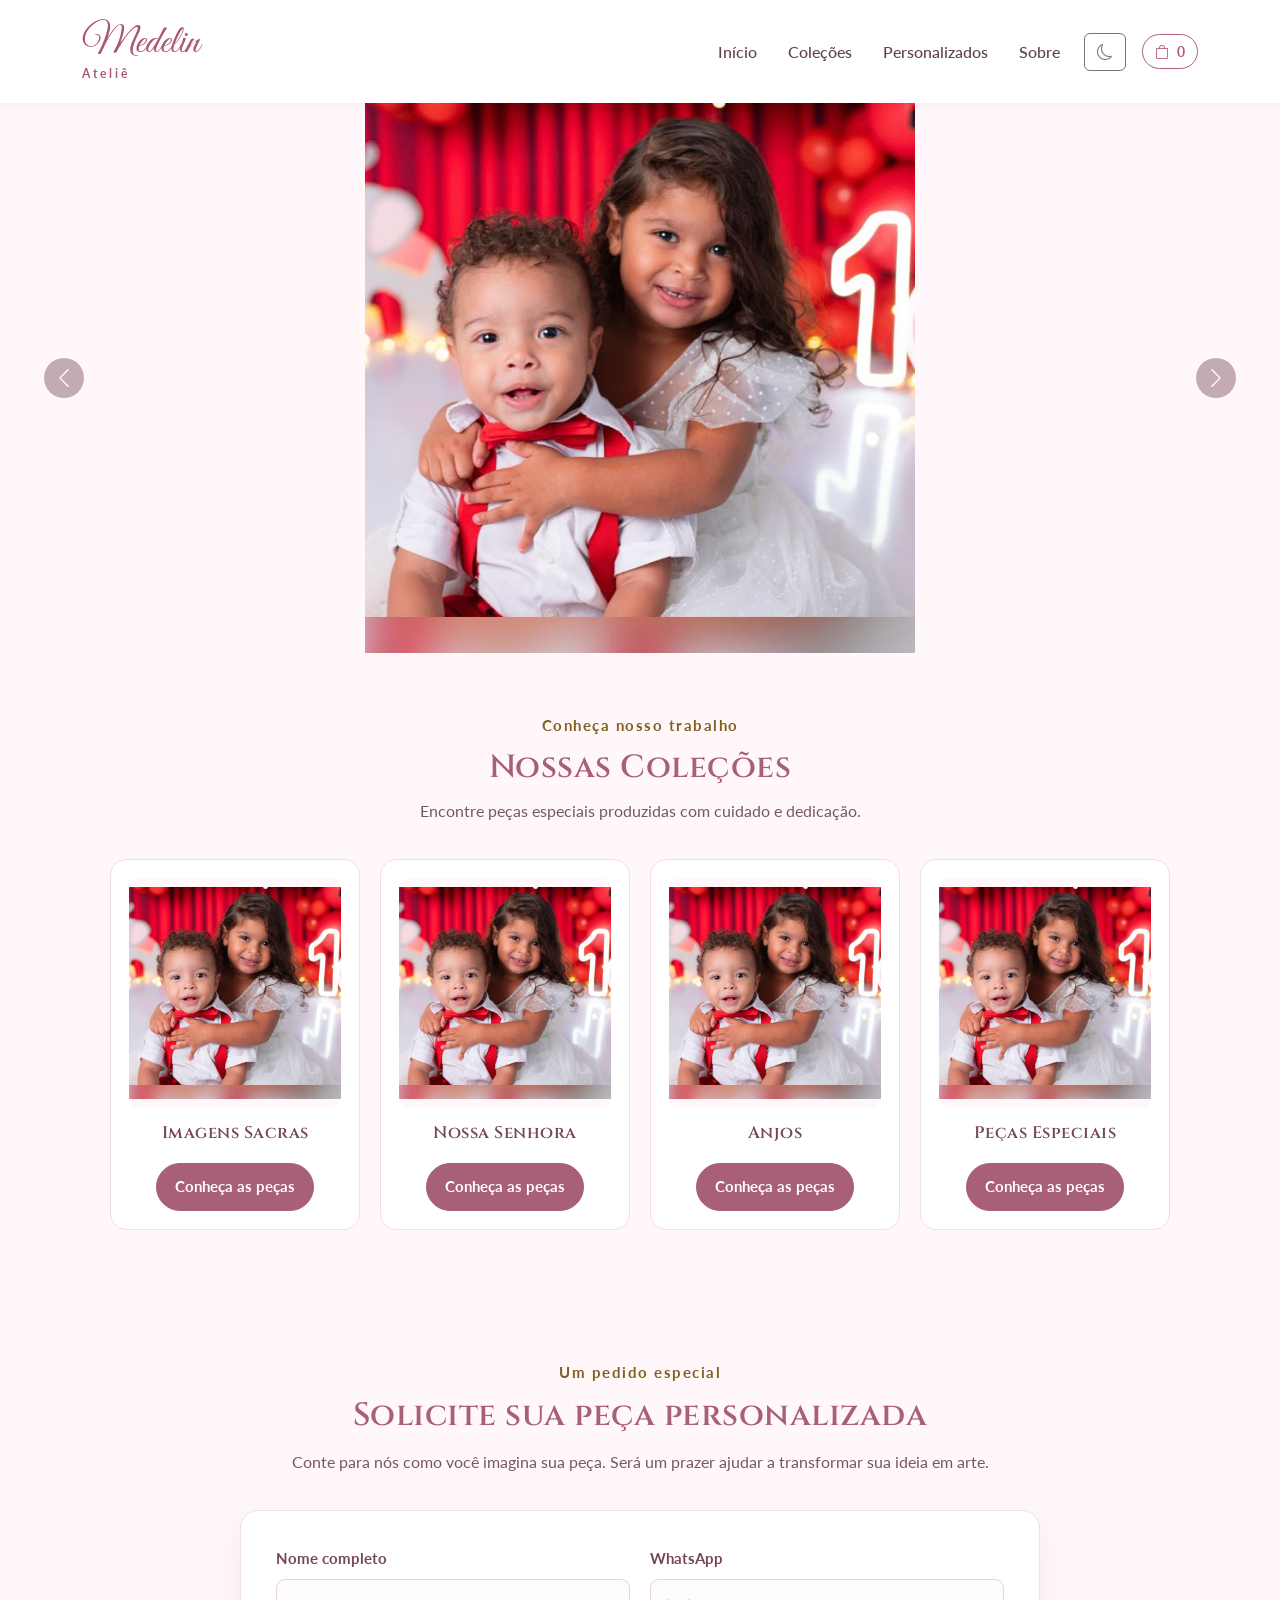
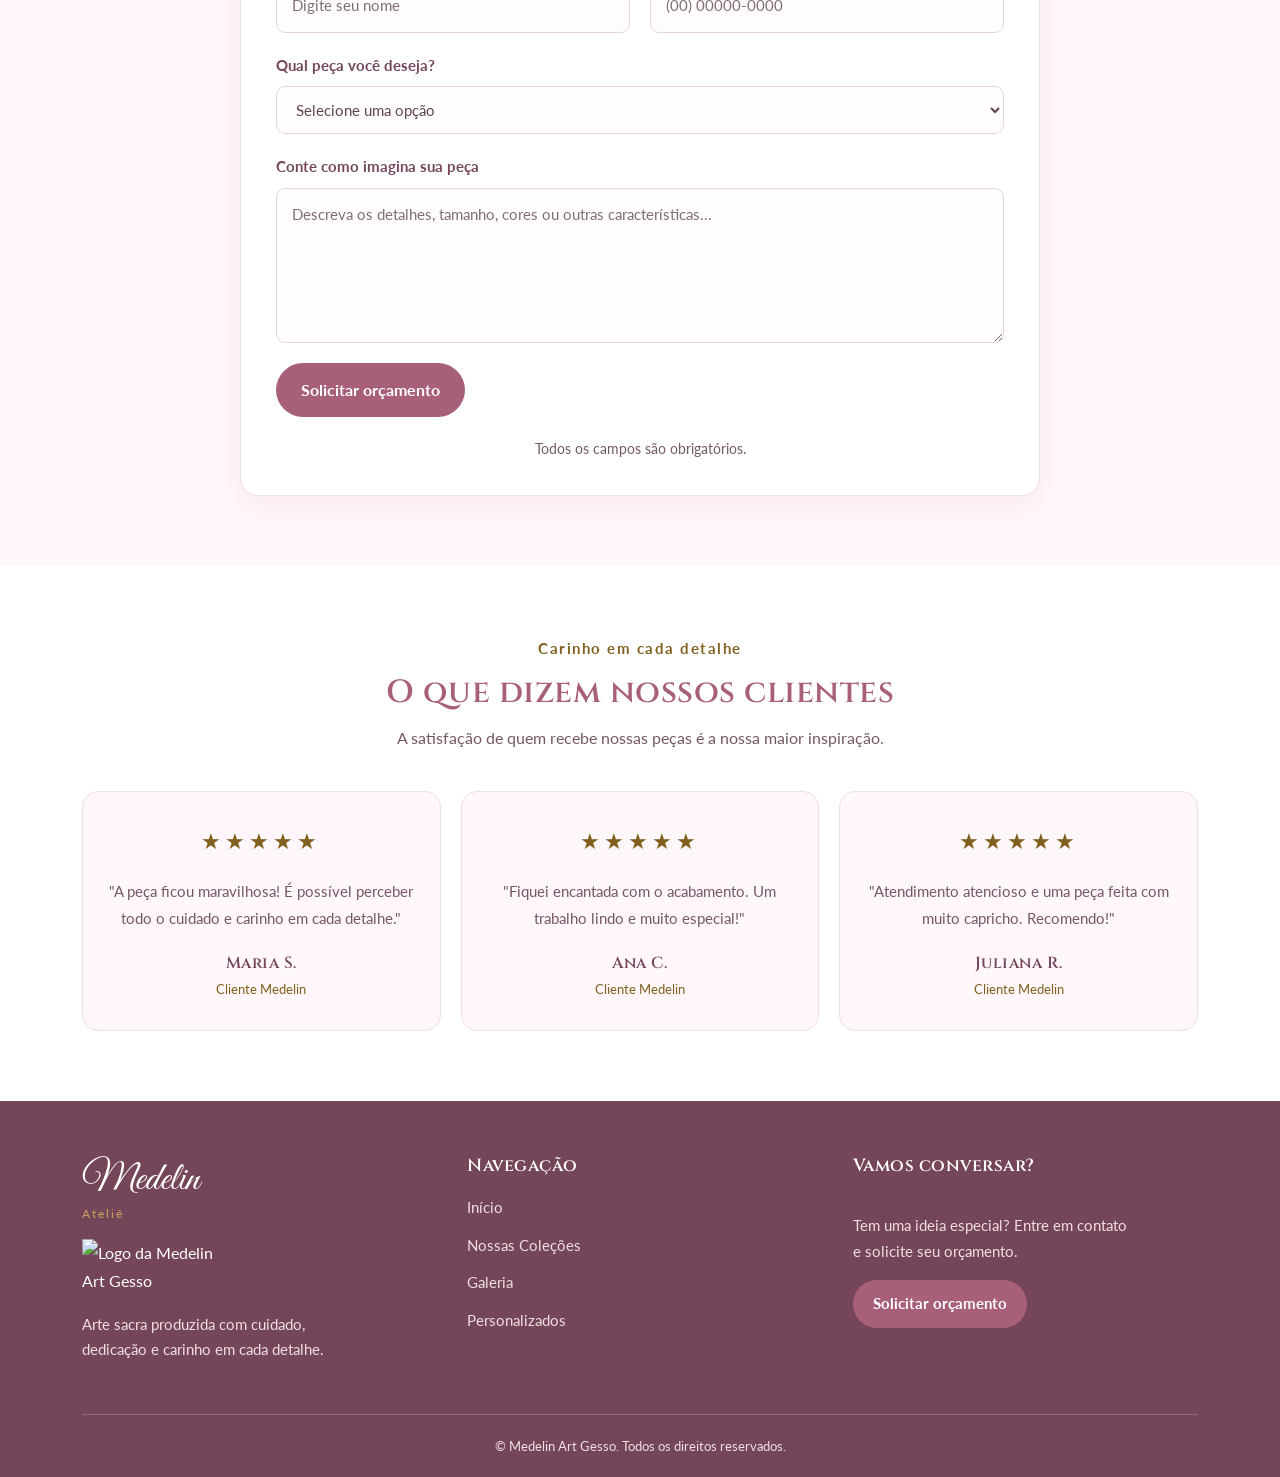
==== commit 05ad3393: "Adiciona página de coleções" ====
--- a/index.html
+++ b/index.html
@@ -1,3 +1,4 @@
+
 <!DOCTYPE html>
 <html lang="pt-BR">
 
@@ -54,12 +55,10 @@
                         </li>
 
                         <li class="nav-item">
-                            <a class="nav-link" href="#colecoes">Coleções</a>
-                        </li>
-
-                        <li class="nav-item">
-                            <a class="nav-link" href="/HTML/Galeria.html">Galeria</a>
-                        </li>
+                            <a class="nav-link" href="./HTML/Colecao.html">Coleções</a>
+                        </li>
+
+                        
 
                         <li class="nav-item">
                             <a class="nav-link" href="#personalizados">Personalizados</a>
@@ -75,8 +74,6 @@
                                 <i class="bi bi-moon" aria-hidden="true"></i>
                             </button>
                         </li>
-
-
 
                         <li class="nav-item ms-lg-3">
                             <button class="btn btn-outline-secondary" id="btnCarrinho" type="button"
@@ -214,17 +211,17 @@
                     </p>
                 </div>
 
-                <form id="formPersonalizado" aria-describedby="ajuda-formulario">
+                <form id="formPersonalizado"waria-describedby="ajuda-formulario" autocomplete="off">
 
                     <div class="campo-formulario">
                         <label for="nome">Nome completo</label>
-                        <input type="text" id="nome" name="nome" placeholder="Digite seu nome" autocomplete="name"
+                        <input type="text" id="nome" name="nome" placeholder="Digite seu nome" autocomplete="off"
                             required>
                     </div>
 
                     <div class="campo-formulario">
                         <label for="whatsapp">WhatsApp</label>
-                        <input type="tel" id="whatsapp" name="whatsapp" placeholder="(00) 00000-0000" autocomplete="tel"
+                        <input type="tel" id="whatsapp" name="whatsapp" placeholder="(00) 00000-0000" autocomplete="off"
                             inputmode="tel" required>
                     </div>
 
@@ -330,58 +327,76 @@
 
     </main>
 
-    <footer class="footer">
-
-        <div class="container">
-
-            <div class="footer-conteudo">
-
-                <div class="footer-marca">
-                    <h2>Medelin</h2>
-                    <span>Ateliê</span>
-
-                    <img src="./imagens/logo.png" alt="Logo da Medelin Art Gesso">
-
-                    <p>
-                        Arte sacra produzida com cuidado,
-                        dedicação e carinho em cada detalhe.
-                    </p>
-                </div>
-
-                <nav class="footer-links" aria-label="Navegação do rodapé">
-                    <h3>Navegação</h3>
-
-                    <a href="#inicio">Início</a>
-                    <a href="#colecoes">Nossas Coleções</a>
-                    <a href="galeria.html">Galeria</a>
-                    <a href="#personalizados">Personalizados</a>
-                </nav>
-
-                <div class="footer-contato">
-                    <h3>Vamos conversar?</h3>
-
-                    <p>
-                        Tem uma ideia especial?
-                        Entre em contato e solicite seu orçamento.
-                    </p>
-
-                    <a href="#personalizados" class="btn-footer">
-                        Solicitar orçamento
-                    </a>
-                </div>
-
-            </div>
-
-            <div class="footer-final">
-                <p>© Medelin Art Gesso. Todos os direitos reservados.</p>
-            </div>
-
+        <footer class="footer">
+
+            <div class="container">
+
+                <div class="footer-conteudo">
+
+                    <div class="footer-marca">
+                        <h2>Medelin</h2>
+                        <span>Ateliê</span>
+
+                        <img src="./imagens/logo.png" alt="Logo da Medelin Art Gesso">
+
+                        <p>
+                            Arte sacra produzida com cuidado,
+                            dedicação e carinho em cada detalhe.
+                        </p>
+                    </div>
+
+                    <nav class="footer-links" aria-label="Navegação do rodapé">
+                        <h3>Navegação</h3>
+
+                        <a href="#inicio">Início</a>
+                        <a href="#colecoes">Nossas Coleções</a>
+                        <a href="galeria.html">Galeria</a>
+                        <a href="#personalizados">Personalizados</a>
+                    </nav>
+
+                    <div class="footer-contato">
+                        <h3>Vamos conversar?</h3>
+
+                        <p>
+                            Tem uma ideia especial?
+                            Entre em contato e solicite seu orçamento.
+                        </p>
+
+                        <a href="#personalizados" class="btn-footer">
+                            Solicitar orçamento
+                        </a>
+                    </div>
+
+                </div>
+
+                <div class="footer-final">
+                    <p>© Medelin Art Gesso. Todos os direitos reservados.</p>
+                </div>
+
+            </div>
+
+        </footer>
+
+        <script src="https://cdn.jsdelivr.net/npm/bootstrap@5.3.8/dist/js/bootstrap.bundle.min.js"></script>
+
+        <div vw class="enabled">
+            <div vw-access-button class="active"></div>
+
+            <div vw-plugin-wrapper>
+                <div class="vw-plugin-top-wrapper"></div>
+            </div>
         </div>
 
-    </footer>
-
-    <script src="https://cdn.jsdelivr.net/npm/bootstrap@5.3.8/dist/js/bootstrap.bundle.min.js"></script>
-
-</body>
-
-</html>+        <script src="https://vlibras.gov.br/app/vlibras-plugin.js"></script>
+
+        <script>
+            new window.VLibras.Widget({
+                rootPath: 'https://vlibras.gov.br/app',
+                avatar: 'icaro',
+                position: 'R'
+            });
+        </script>
+
+    </body>
+
+</html>
